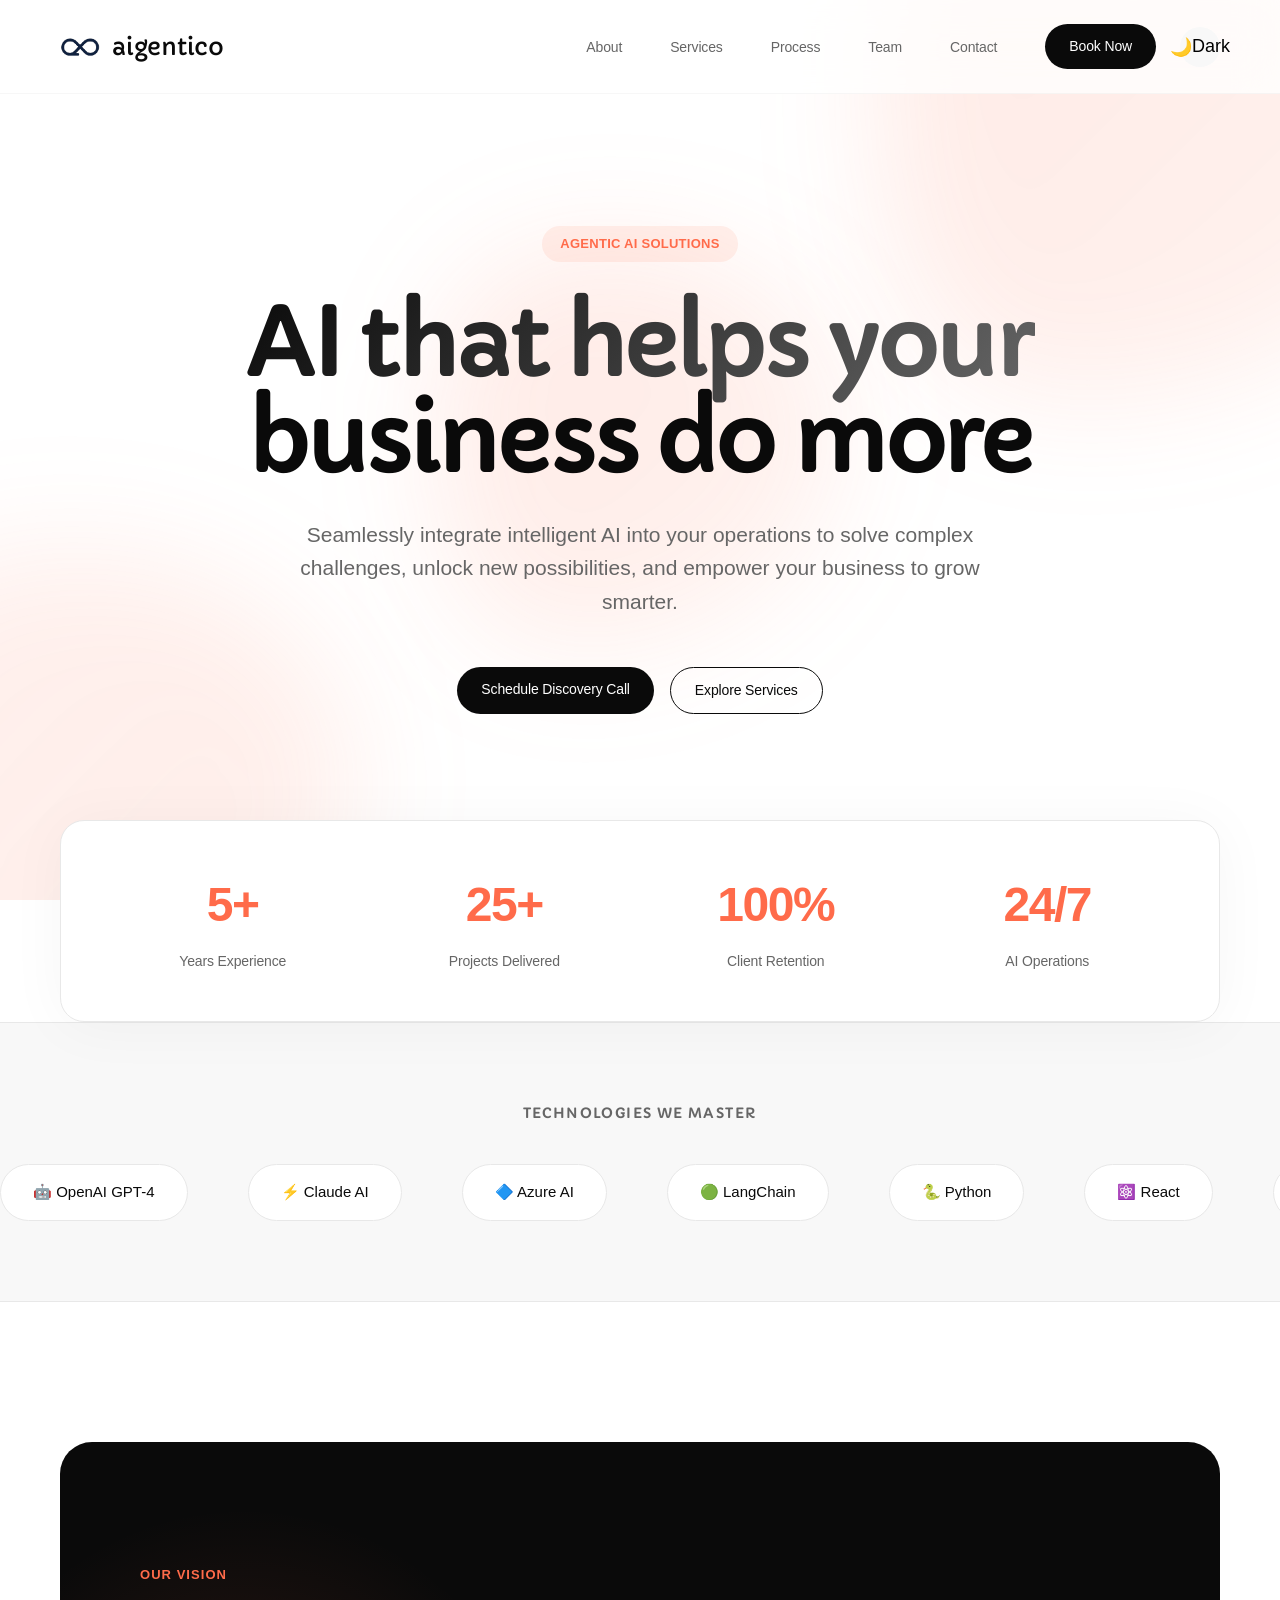
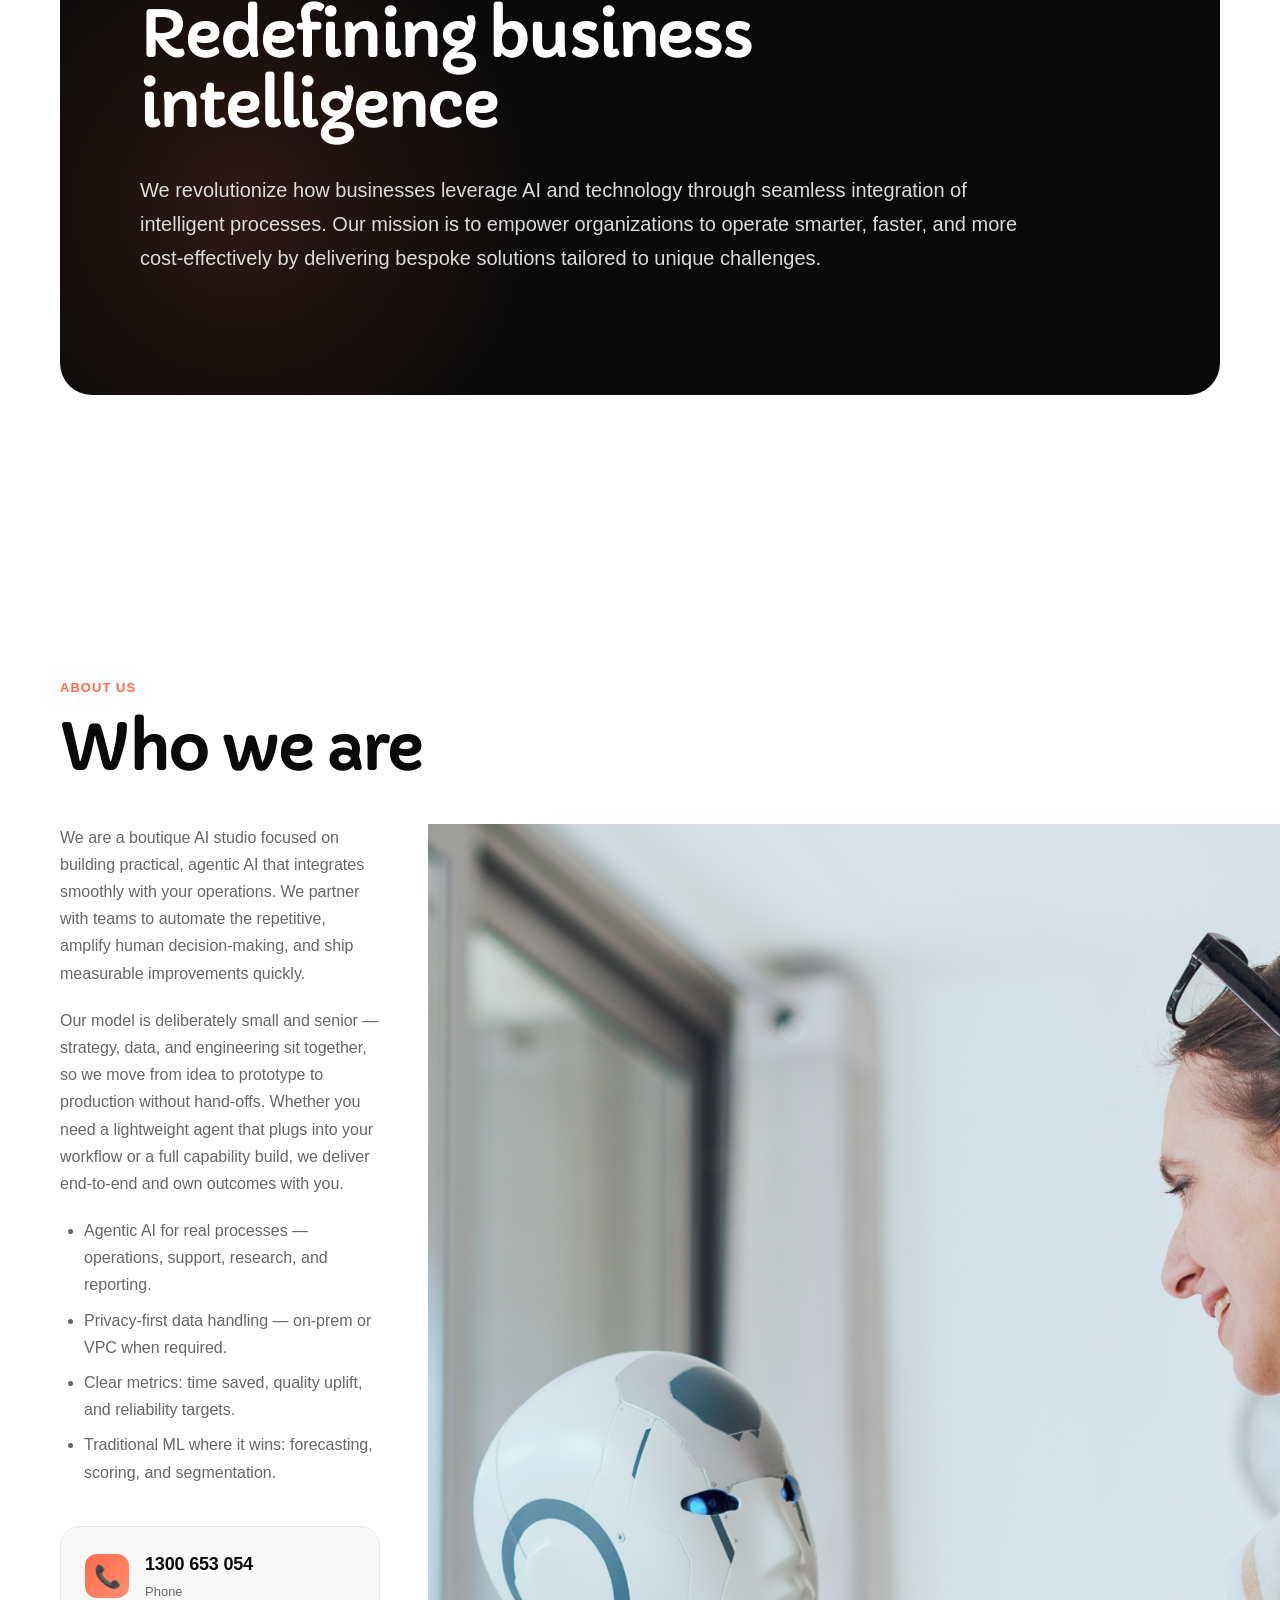
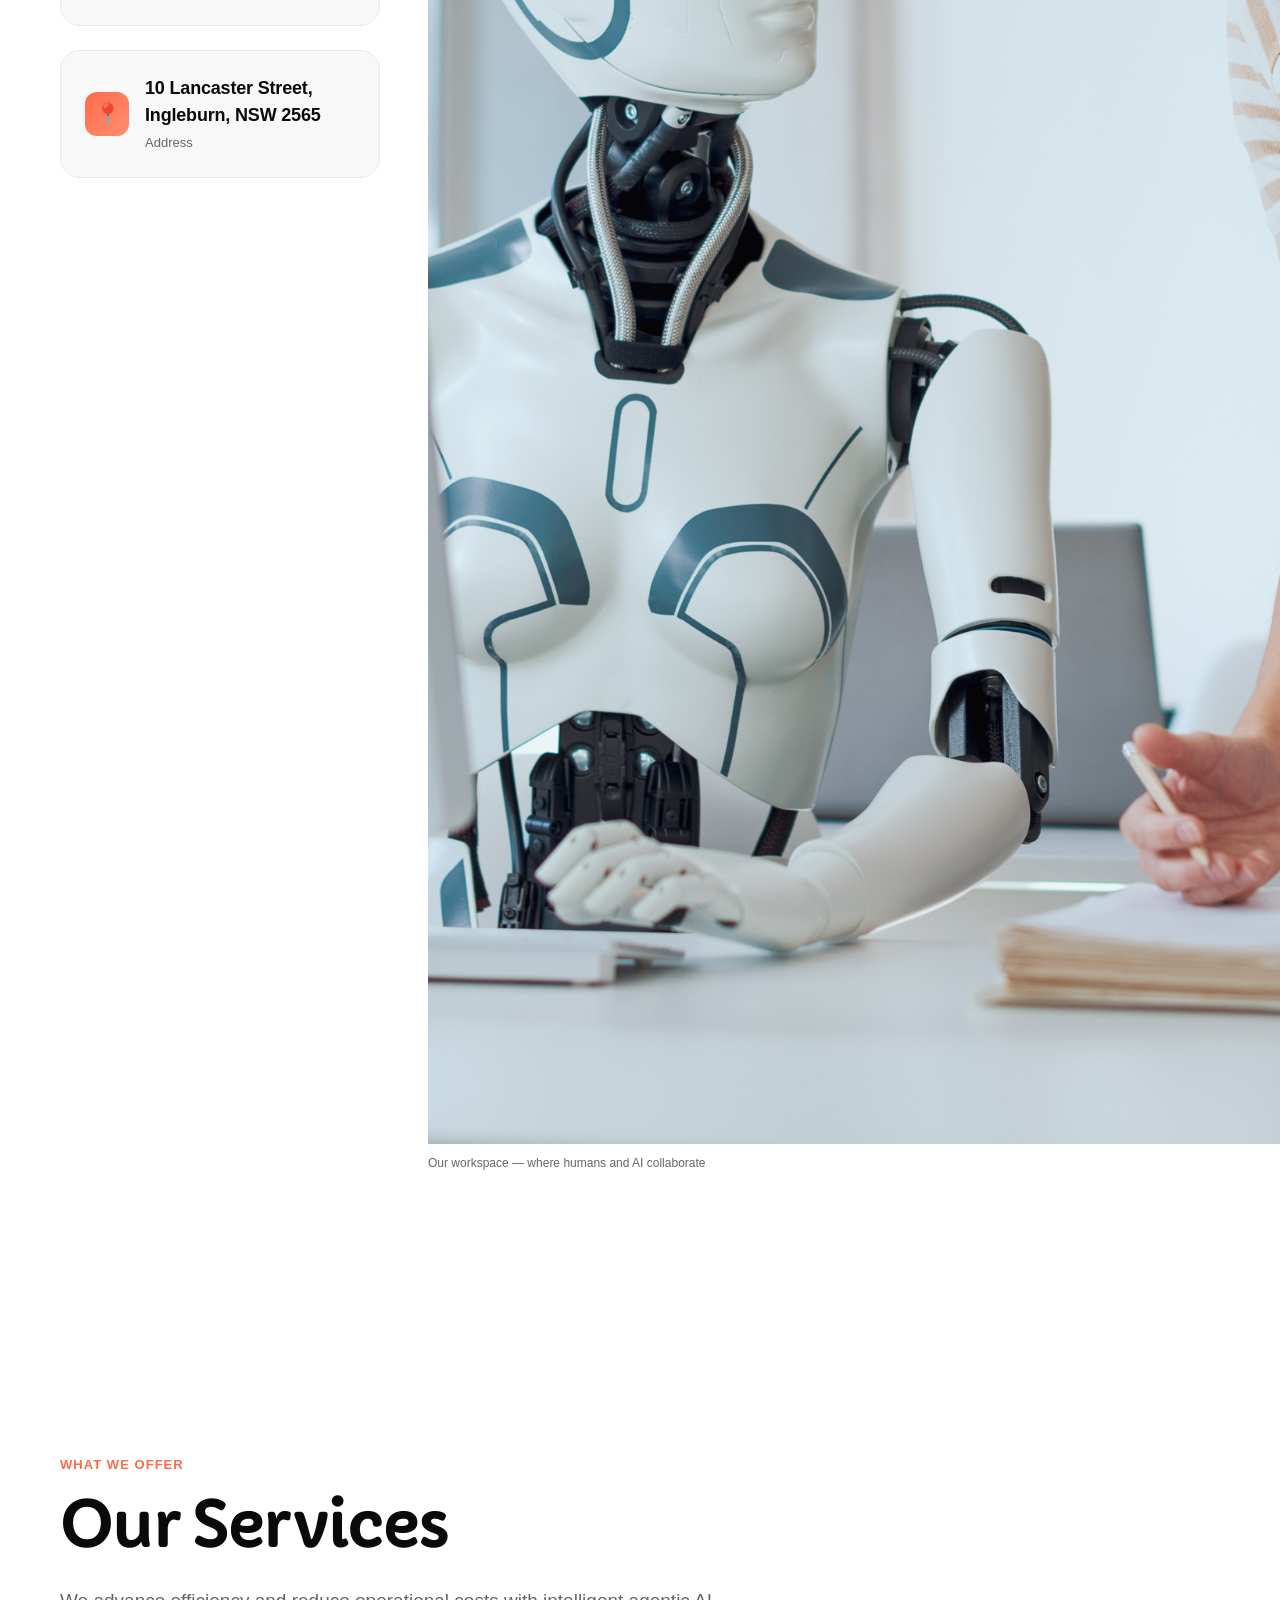
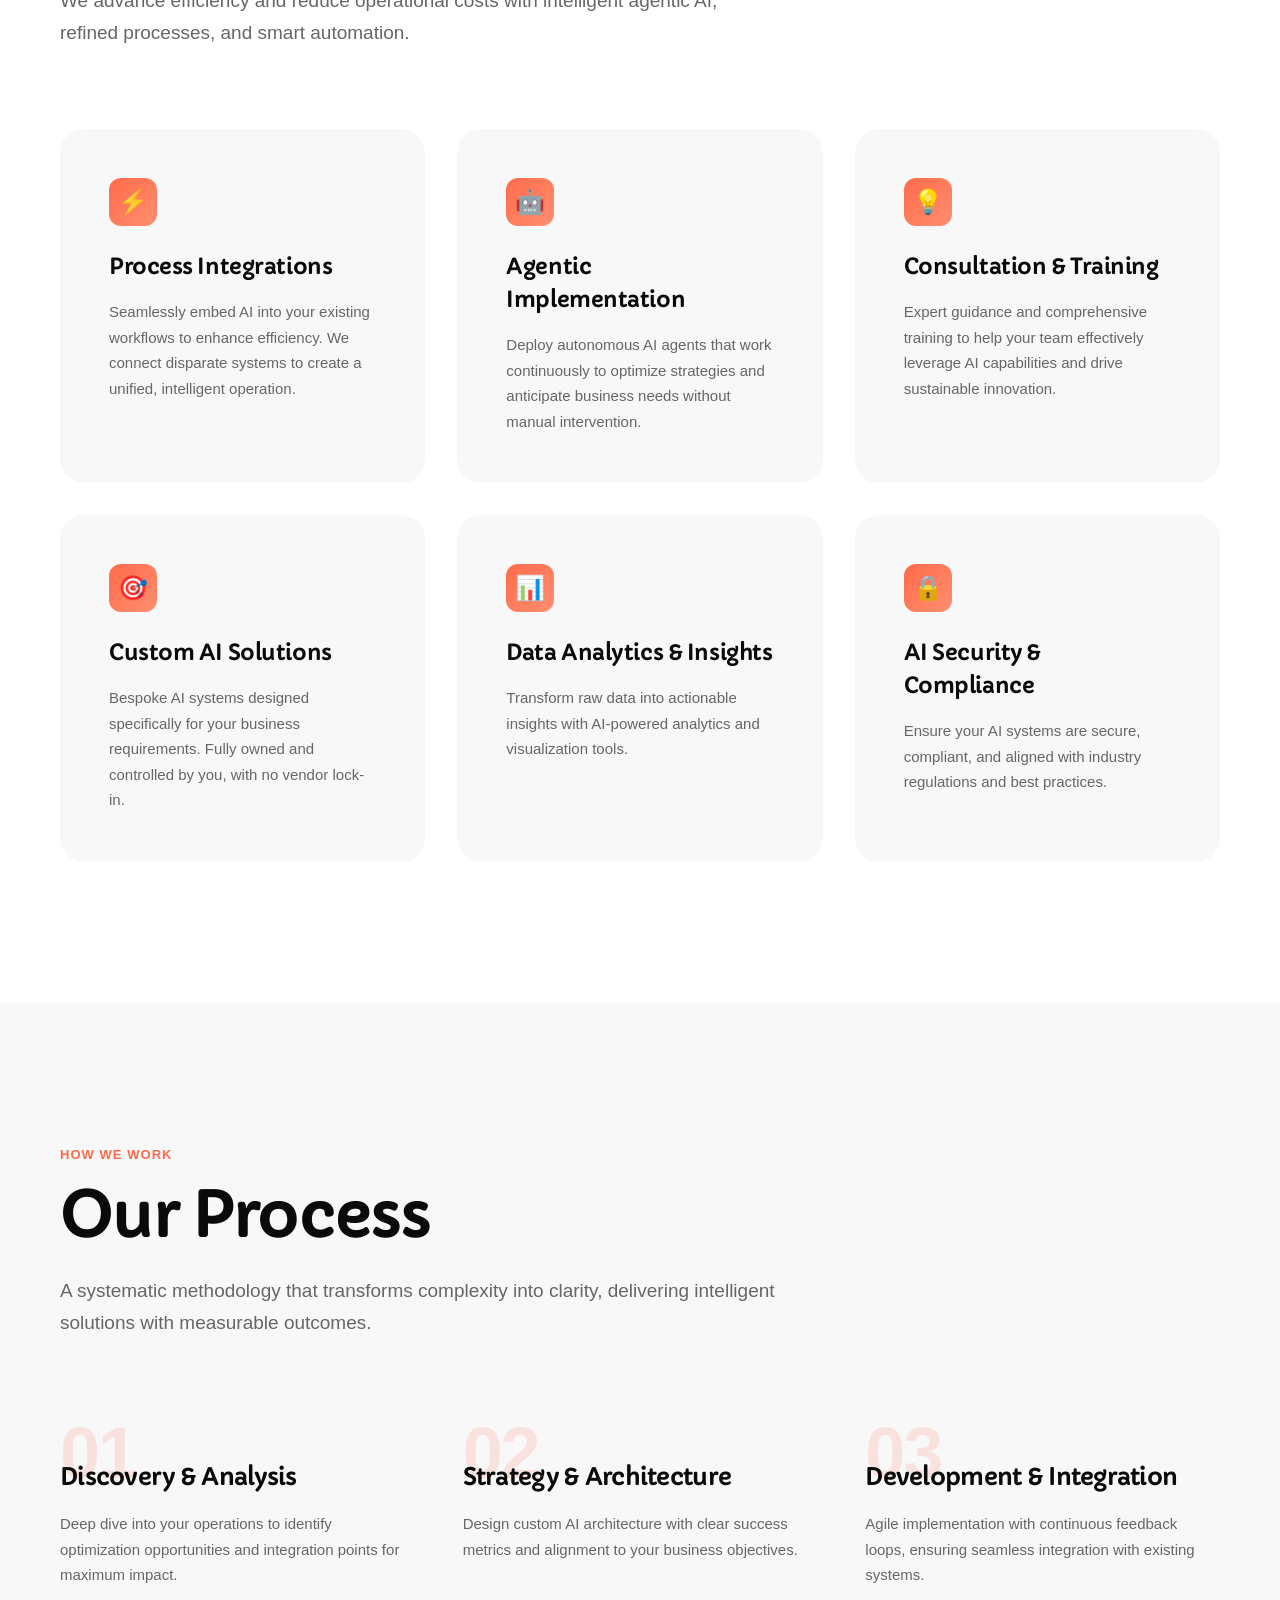
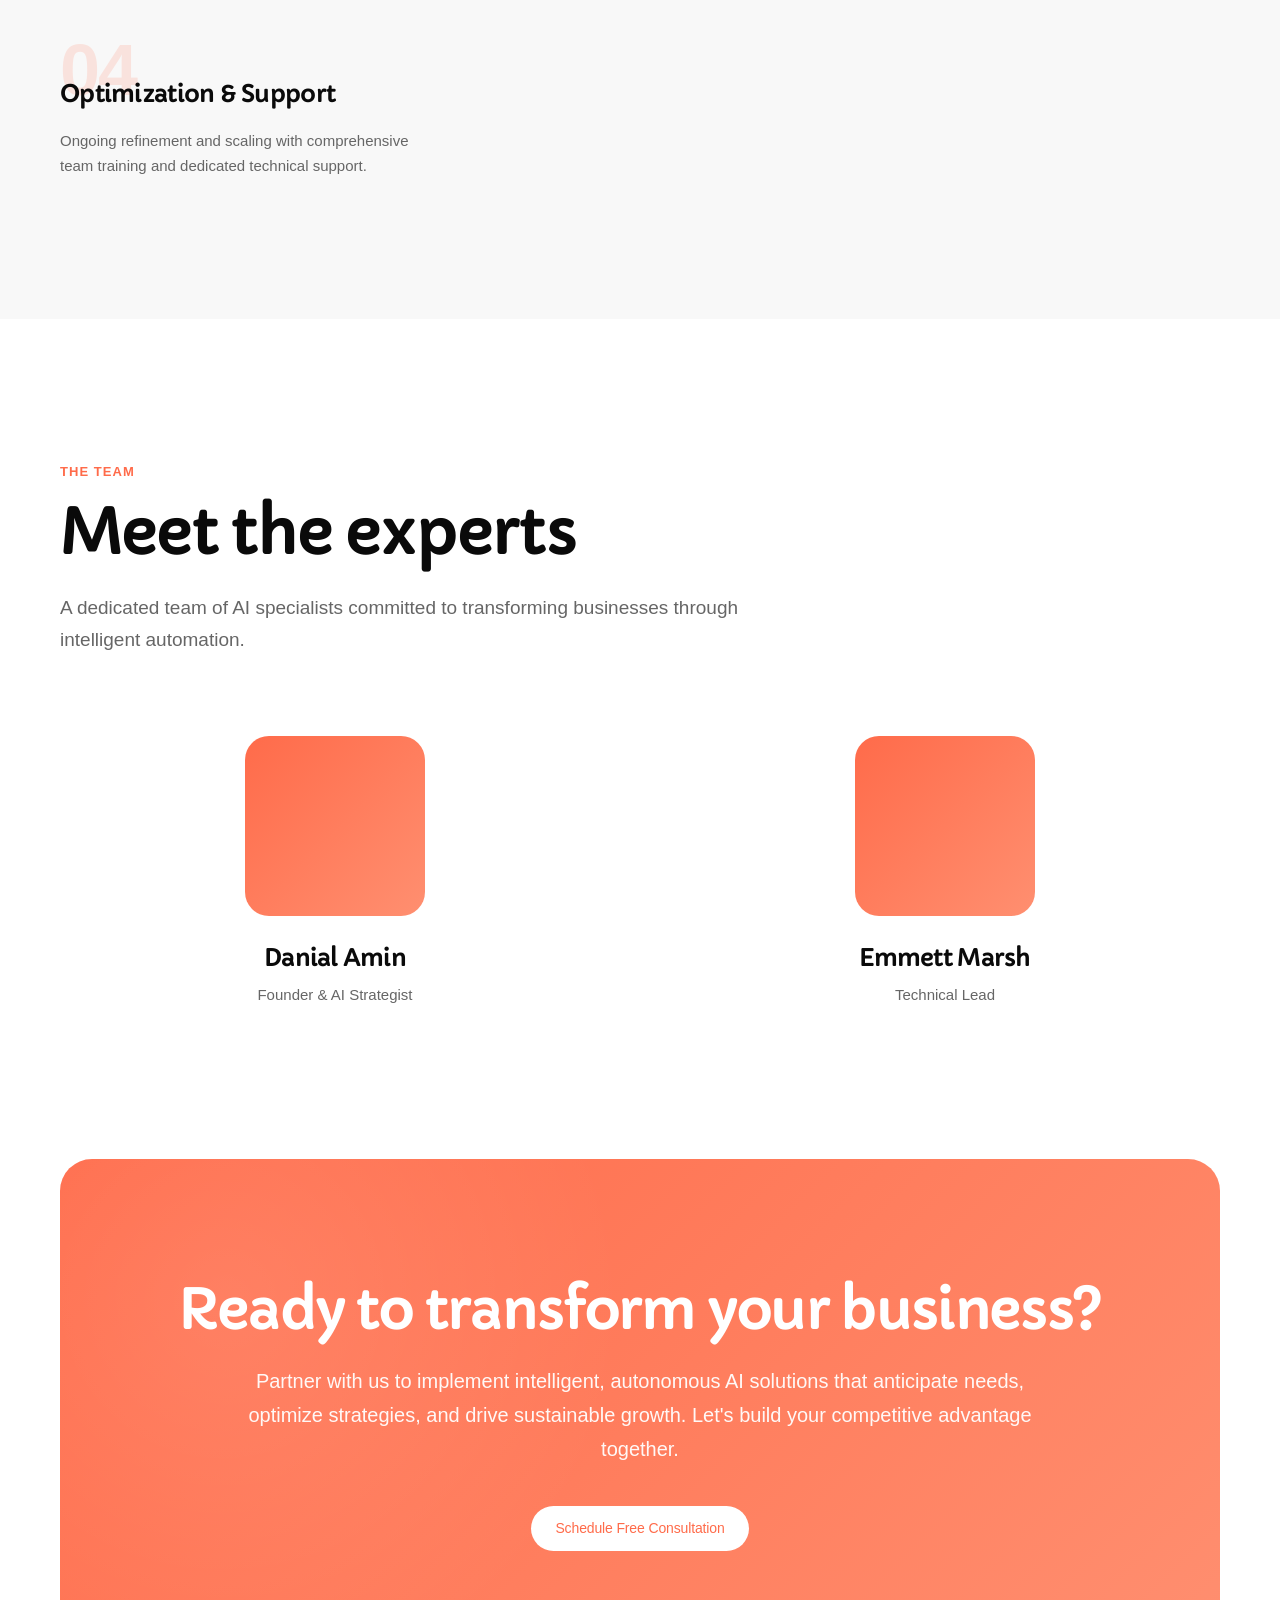
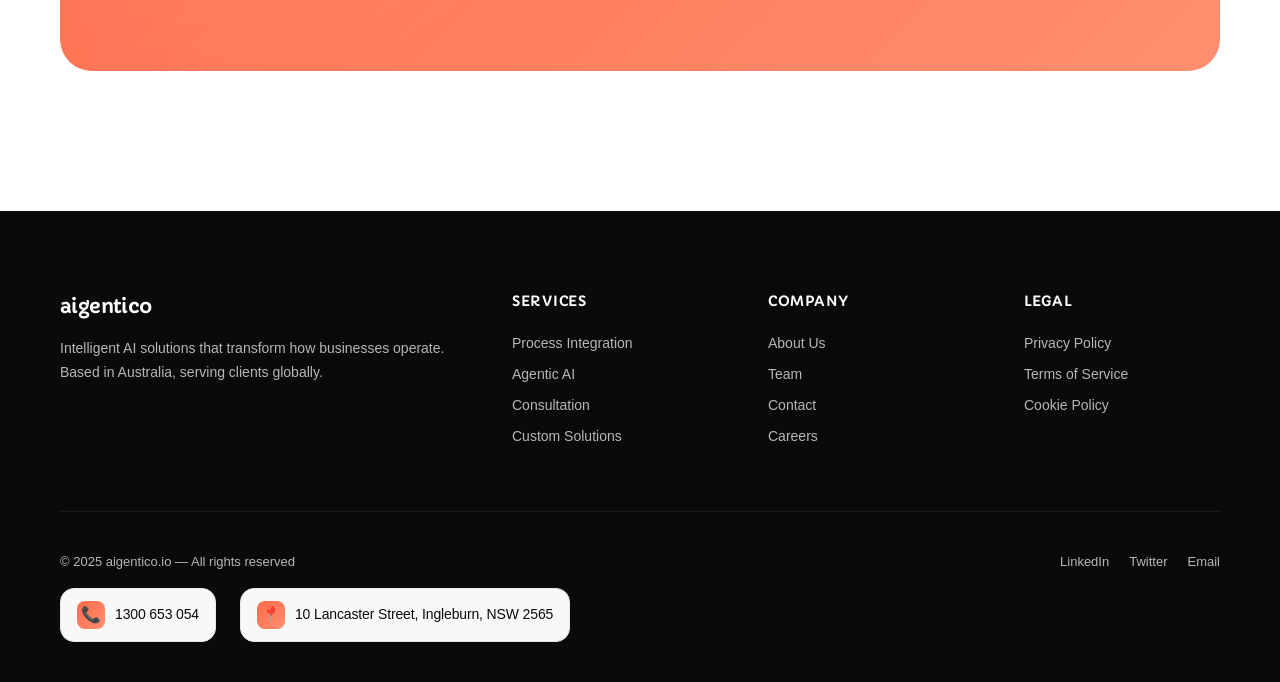
==== index.html @ 78b62704 "Update about-office media asset paths Simplified the file paths for about-office images and video in" ====
<!DOCTYPE html>
<html lang="en">
<head>
    <meta charset="UTF-8">
    <meta name="viewport" content="width=device-width, initial-scale=1.0">
    <title>aigentico — Intelligent AI Solutions</title>
    <link rel="icon" type="image/x-icon" href="assets/images/logo/favicon.ico">
    <link rel="preconnect" href="https://fonts.googleapis.com">
    <link rel="preconnect" href="https://fonts.gstatic.com" crossorigin>
    <link href="https://fonts.googleapis.com/css2?family=Capriola&family=Inter:wght@300;400;500;600;700&display=swap" rel="stylesheet">
    <link rel="preload" as="video" href="assets/images/about-office.mp4" type="video/mp4">
    <link rel="preload" as="image" href="assets/images/about-office.jpg" type="image/jpeg">
    <link rel="stylesheet" href="assets/css/style.css">
</head>
<body>
    <!-- Navigation -->
    <nav>
        <div class="container">
            <a href="#" class="logo">
                <img src="assets/images/logo/logo-light.png" alt="aigentico" class="logo-icon logo-light">
                <img src="assets/images/logo/logo-dark.png" alt="aigentico" class="logo-icon logo-dark">
                <span class="logo-text">aigentico</span>
            </a>
            <button class="mobile-menu-toggle" id="mobileMenuToggle" aria-label="Toggle menu">
                <span></span>
                <span></span>
                <span></span>
            </button>
            <div class="nav-right">
                <ul id="navMenu">
                    <!-- NEW -->
                    <li><a href="#about">About</a></li>
                    <li><a href="#services">Services</a></li>
                    <li><a href="#process">Process</a></li>
                    <li><a href="#team">Team</a></li>
                    <li><a href="#contact">Contact</a></li>
                    <li><a href="#contact" class="btn-primary">Book Now</a></li>
                </ul>
                <button class="theme-toggle" id="themeToggle" aria-label="Toggle theme">🌙</button>
            </div>
        </div>
    </nav>

    <!-- Hero Section -->
    <section class="hero">
        <div class="blob-container">
            <div class="blob blob1"></div>
            <div class="blob blob2"></div>
            <div class="blob blob3"></div>
        </div>
        <div class="hero-content">
            <div class="hero-label">Agentic AI Solutions</div>
            <h1>
                <span class="gradient-text">AI that helps your</span><br>
                business do more
            </h1>
            <p>Seamlessly integrate intelligent AI into your operations to solve complex challenges, unlock new possibilities, and empower your business to grow smarter.</p>
            <div class="hero-buttons">
                <a href="#contact" class="btn-primary">Schedule Discovery Call</a>
                <a href="#services" class="btn-secondary">Explore Services</a>
            </div>
        </div>
    </section>

    <!-- Stats Bar -->
    <div class="stats">
        <div class="stat">
            <span class="stat-number">5+</span>
            <span class="stat-label">Years Experience</span>
        </div>
        <div class="stat">
            <span class="stat-number">25+</span>
            <span class="stat-label">Projects Delivered</span>
        </div>
        <div class="stat">
            <span class="stat-number">100%</span>
            <span class="stat-label">Client Retention</span>
        </div>
        <div class="stat">
            <span class="stat-number">24/7</span>
            <span class="stat-label">AI Operations</span>
        </div>
    </div>

    <!-- Technology Scroll -->
    <div class="tech-scroll">
        <h3>Technologies We Master</h3>
        <div class="scroll-container">
            <div class="scroll-content">
                <div class="tech-item">🤖 OpenAI GPT-4</div>
                <div class="tech-item">⚡ Claude AI</div>
                <div class="tech-item">🔷 Azure AI</div>
                <div class="tech-item">🟢 LangChain</div>
                <div class="tech-item">🐍 Python</div>
                <div class="tech-item">⚛️ React</div>
                <div class="tech-item">📊 TensorFlow</div>
                <div class="tech-item">🔥 PyTorch</div>
                <div class="tech-item">☁️ AWS</div>
                <div class="tech-item">🌐 Node.js</div>
                <div class="tech-item">🤖 OpenAI GPT-4</div>
                <div class="tech-item">⚡ Claude AI</div>
                <div class="tech-item">🔷 Azure AI</div>
                <div class="tech-item">🟢 LangChain</div>
                <div class="tech-item">🐍 Python</div>
                <div class="tech-item">⚛️ React</div>
                <div class="tech-item">📊 TensorFlow</div>
                <div class="tech-item">🔥 PyTorch</div>
                <div class="tech-item">☁️ AWS</div>
                <div class="tech-item">🌐 Node.js</div>
            </div>
        </div>
    </div>

    <!-- Vision Section -->
    <div class="vision">
        <div class="vision-content">
            <span class="section-label">Our Vision</span>
            <h2>Redefining business intelligence</h2>
            <p>We revolutionize how businesses leverage AI and technology through seamless integration of intelligent processes. Our mission is to empower organizations to operate smarter, faster, and more cost-effectively by delivering bespoke solutions tailored to unique challenges.</p>
        </div>
    </div>

    <!--About Us Section-->
    <section id="about" class="about">
        <span class="section-label">About Us</span>
        <h2>Who we are</h2>
      
        <div class="about-grid">
          <!-- COPY -->
          <div class="about-copy">
            <p class="section-intro">
              We are a boutique AI studio focused on building practical, agentic AI that integrates
              smoothly with your operations. We partner with teams to automate the repetitive,
              amplify human decision-making, and ship measurable improvements quickly.
            </p>
      
            <p>
              Our model is deliberately small and senior — strategy, data, and engineering sit together,
              so we move from idea to prototype to production without hand-offs. Whether you need a
              lightweight agent that plugs into your workflow or a full capability build, we deliver
              end-to-end and own outcomes with you.
            </p>
      
            <ul class="about-points">
              <li>Agentic AI for real processes — operations, support, research, and reporting.</li>
              <li>Privacy-first data handling — on-prem or VPC when required.</li>
              <li>Clear metrics: time saved, quality uplift, and reliability targets.</li>
              <li>Traditional ML where it wins: forecasting, scoring, and segmentation.</li>
            </ul>
      
            <div class="info-list">
              <div class="info-item">
                <div class="info-icon" aria-hidden="true">📞</div>
                <div class="info-text">
                  <strong><a href="tel:1300653054">1300 653 054</a></strong>
                  <span>Phone</span>
                </div>
              </div>
              <div class="info-item">
                <div class="info-icon" aria-hidden="true">📍</div>
                <div class="info-text">
                  <strong>10 Lancaster Street, Ingleburn, NSW 2565</strong>
                  <span>Address</span>
                </div>
              </div>
            </div>
          </div>
      
         <!-- OPTIONAL MEDIA (video with fallback) -->
        <div class="about-media">
        <video
            class="about-video"
            autoplay
            muted
            loop
            playsinline
            preload="metadata"
            poster="assets/images/about-office.jpg"
            aria-label="A modern AI startup office with warm light and a small team collaborating around laptops">
            <source src="assets/images/about-office.mp4" type="video/mp4">
            <!-- Image fallback if video can't play -->
            <img src="assets/images/about-office.jpg" alt="Our workspace — aigentico team" loading="lazy" decoding="async">
        </video>
        <span class="about-caption">Our workspace — where humans and AI collaborate</span>
        <noscript>
            <img src="assets/images/about-office.jpg" alt="Our workspace — aigentico team">
        </noscript>
        </div>

        </div>
    </section>
           

    <!-- Services Section -->
    <section id="services">
        <span class="section-label">What We Offer</span>
        <h2>Our Services</h2>
        <p class="section-intro">We advance efficiency and reduce operational costs with intelligent agentic AI, refined processes, and smart automation.</p>
        
        <div class="services-grid">
            <div class="service-card">
                <div class="service-icon">⚡</div>
                <h3>Process Integrations</h3>
                <p>Seamlessly embed AI into your existing workflows to enhance efficiency. We connect disparate systems to create a unified, intelligent operation.</p>
            </div>
            <div class="service-card">
                <div class="service-icon">🤖</div>
                <h3>Agentic Implementation</h3>
                <p>Deploy autonomous AI agents that work continuously to optimize strategies and anticipate business needs without manual intervention.</p>
            </div>
            <div class="service-card">
                <div class="service-icon">💡</div>
                <h3>Consultation & Training</h3>
                <p>Expert guidance and comprehensive training to help your team effectively leverage AI capabilities and drive sustainable innovation.</p>
            </div>
            <div class="service-card">
                <div class="service-icon">🎯</div>
                <h3>Custom AI Solutions</h3>
                <p>Bespoke AI systems designed specifically for your business requirements. Fully owned and controlled by you, with no vendor lock-in.</p>
            </div>
            <div class="service-card">
                <div class="service-icon">📊</div>
                <h3>Data Analytics & Insights</h3>
                <p>Transform raw data into actionable insights with AI-powered analytics and visualization tools.</p>
            </div>
            <div class="service-card">
                <div class="service-icon">🔒</div>
                <h3>AI Security & Compliance</h3>
                <p>Ensure your AI systems are secure, compliant, and aligned with industry regulations and best practices.</p>
            </div>
        </div>
    </section>

    <!-- Process Section -->
    <section id="process" class="process">
        <span class="section-label">How We Work</span>
        <h2>Our Process</h2>
        <p class="section-intro">A systematic methodology that transforms complexity into clarity, delivering intelligent solutions with measurable outcomes.</p>
        
        <div class="process-grid">
            <div class="process-step">
                <span class="step-number">01</span>
                <h3>Discovery & Analysis</h3>
                <p>Deep dive into your operations to identify optimization opportunities and integration points for maximum impact.</p>
            </div>
            <div class="process-step">
                <span class="step-number">02</span>
                <h3>Strategy & Architecture</h3>
                <p>Design custom AI architecture with clear success metrics and alignment to your business objectives.</p>
            </div>
            <div class="process-step">
                <span class="step-number">03</span>
                <h3>Development & Integration</h3>
                <p>Agile implementation with continuous feedback loops, ensuring seamless integration with existing systems.</p>
            </div>
            <div class="process-step">
                <span class="step-number">04</span>
                <h3>Optimization & Support</h3>
                <p>Ongoing refinement and scaling with comprehensive team training and dedicated technical support.</p>
            </div>
        </div>
    </section>

    <!-- Team Section -->
    <section id="team" class="team">
        <span class="section-label">The Team</span>
        <h2>Meet the experts</h2>
        <p class="section-intro">A dedicated team of AI specialists committed to transforming businesses through intelligent automation.</p>
        
        <div class="team-grid">
            <div class="team-member">
                <div class="team-photo"></div>
                <h3>Danial Amin</h3>
                <p class="team-role">Founder & AI Strategist</p>
            </div>
            <div class="team-member">
                <div class="team-photo"></div>
                <h3>Emmett Marsh</h3>
                <p class="team-role">Technical Lead</p>
            </div>
        </div>
    </section>

    <!-- CTA Section -->
    <section id="contact" class="cta">
        <div class="cta-content">
            <h2>Ready to transform your business?</h2>
            <p>Partner with us to implement intelligent, autonomous AI solutions that anticipate needs, optimize strategies, and drive sustainable growth. Let's build your competitive advantage together.</p>
            <a href="mailto:contact@aigentico.io" class="btn-primary btn-white">Schedule Free Consultation</a>
        </div>
    </section>

    <!-- Footer -->
    <footer>
        <div class="footer-content">
            <div class="footer-brand">
                <h3>aigentico</h3>
                <p>Intelligent AI solutions that transform how businesses operate. Based in Australia, serving clients globally.</p>
            </div>
            <div class="footer-links">
                <h4>Services</h4>
                <ul>
                    <li><a href="#services">Process Integration</a></li>
                    <li><a href="#services">Agentic AI</a></li>
                    <li><a href="#services">Consultation</a></li>
                    <li><a href="#services">Custom Solutions</a></li>
                </ul>
            </div>
            <div class="footer-links">
                <h4>Company</h4>
                <ul>
                    <li><a href="#team">About Us</a></li>
                    <li><a href="#team">Team</a></li>
                    <li><a href="#contact">Contact</a></li>
                    <li><a href="#">Careers</a></li>
                </ul>
            </div>
            <div class="footer-links">
                <h4>Legal</h4>
                <ul>
                    <li><a href="#">Privacy Policy</a></li>
                    <li><a href="#">Terms of Service</a></li>
                    <li><a href="#">Cookie Policy</a></li>
                </ul>
            </div>
        </div>
        <div class="footer-bottom">
            <p>© 2025 aigentico.io — All rights reserved</p>
            <div class="footer-social">
                <a href="#">LinkedIn</a>
                <a href="#">Twitter</a>
                <a href="mailto:contact@aigentico.io">Email</a>
            </div>
        </div>
        <!-- Footer contact (NEW) -->
        <div class="footer-contact">
            <div class="fc-item">
            <span class="fc-icon" aria-hidden="true">📞</span>
            <a href="tel:1300653054">1300 653 054</a>
            </div>
        
            <div class="fc-item">
            <span class="fc-icon" aria-hidden="true">📍</span>
            <address>10 Lancaster Street, Ingleburn, NSW 2565</address>
            </div>
        </div>
  
    </footer>

    <script src="assets/js/main.js"></script>
</body>
</html>
---- assets/css/style.css ----
/* ==========================================================================
   Reset & Base Styles
   ========================================================================== */

   * {
    margin: 0;
    padding: 0;
    box-sizing: border-box;
  }
  
  :root {
    --primary: #FF6B4A;
    --primary-dark: #E55A3A;
    --dark: #0A0A0A;
    --dark-soft: #1A1A1A;
    --light: #FFFFFF;
    --gray-100: #F8F8F8;
    --gray-200: #E8E8E8;
    --gray-400: #999999;
    --gray-600: #666666;
  }
  
  [data-theme="dark"] {
    --dark: #FFFFFF;
    --dark-soft: #E8E8E8;
    --light: #0A0A0A;
    --gray-100: #1A1A1A;
    --gray-200: #2A2A2A;
    --gray-400: #888888;
    --gray-600: #AAAAAA;
  }
  
  body {
    font-family: -apple-system, BlinkMacSystemFont, 'Segoe UI', 'Roboto', sans-serif;
    color: var(--dark);
    line-height: 1.5;
    overflow-x: hidden;
    background: var(--light);
    -webkit-font-smoothing: antialiased;
    -moz-osx-font-smoothing: grayscale;
    transition: background 0.3s ease, color 0.3s ease;
  }
  
  h1, h2, h3, h4, h5, h6 {
    font-family: 'Capriola', sans-serif;
    font-weight: 600;
    letter-spacing: -0.03em;
  }
  
  /* ==========================================================================
     Navigation
     ========================================================================== */
  
  nav {
    position: fixed;
    top: 0;
    width: 100%;
    background: rgba(255, 255, 255, 0.8);
    backdrop-filter: blur(20px) saturate(180%);
    -webkit-backdrop-filter: blur(20px) saturate(180%);
    z-index: 1000;
    border-bottom: 1px solid rgba(0,0,0,0.03);
    transition: background 0.3s ease;
  }
  
  [data-theme="dark"] nav {
    background: rgba(10, 10, 10, 0.8);
    border-bottom: 1px solid rgba(255,255,255,0.03);
  }
  
  nav .container {
    max-width: 1400px;
    margin: 0 auto;
    padding: 24px 60px;
    display: flex;
    justify-content: space-between;
    align-items: center;
  }
  
  .logo {
    display: flex;
    align-items: center;
    gap: 12px;
    text-decoration: none;
    height: 100%;
  }
  
  .logo-icon {
    height: 100%;
    max-height: 40px;
    width: auto;
    transition: opacity 0.3s ease;
    object-fit: contain;
  }
  
  .logo-light { display: block; }
  .logo-dark { display: none; }
  
  [data-theme="dark"] .logo-light { display: none; }
  [data-theme="dark"] .logo-dark { display: block; }
  
  .logo-text {
    font-family: 'Capriola', sans-serif;
    font-size: 24px;
    color: var(--dark);
    font-weight: 400;
    letter-spacing: -0.01em;
    line-height: 1;
  }
  
  nav ul {
    display: flex;
    list-style: none;
    gap: 48px;
    align-items: center;
  }
  
  nav a {
    text-decoration: none;
    color: var(--gray-600);
    font-size: 14px;
    font-weight: 500;
    letter-spacing: -0.01em;
    transition: color 0.2s ease;
  }
  
  nav a:hover { color: var(--dark); }
  
  .theme-toggle {
    background: var(--gray-100);
    border: none;
    width: 40px;
    height: 40px;
    border-radius: 50%;
    cursor: pointer;
    display: flex;
    align-items: center;
    justify-content: center;
    transition: all 0.3s ease;
    font-size: 18px;
  }
  
  .theme-toggle:hover {
    background: var(--gray-200);
    transform: rotate(180deg);
  }
  
  .nav-right {
    display: flex;
    align-items: center;
    gap: 24px;
  }
  
  .mobile-menu-toggle {
    display: none;
    flex-direction: column;
    gap: 5px;
    background: none;
    border: none;
    cursor: pointer;
    padding: 8px;
    z-index: 1001;
  }
  
  .mobile-menu-toggle span {
    width: 25px;
    height: 2px;
    background: var(--dark);
    transition: all 0.3s ease;
    border-radius: 2px;
  }
  
  .mobile-menu-toggle.active span:nth-child(1) {
    transform: rotate(45deg) translate(7px, 7px);
  }
  .mobile-menu-toggle.active span:nth-child(2) { opacity: 0; }
  .mobile-menu-toggle.active span:nth-child(3) {
    transform: rotate(-45deg) translate(7px, -7px);
  }
  
  /* ==========================================================================
     Buttons
     ========================================================================== */
  
  .btn-primary {
    background: var(--dark);
    color: var(--light);
    padding: 12px 24px;
    border-radius: 100px;
    text-decoration: none;
    font-weight: 500;
    font-size: 14px;
    letter-spacing: -0.01em;
    transition: all 0.3s cubic-bezier(0.4, 0, 0.2, 1);
    display: inline-block;
    border: none;
    cursor: pointer;
  }
  
  .btn-primary:hover {
    background: var(--dark-soft);
    transform: translateY(-1px);
    box-shadow: 0 8px 24px rgba(10, 10, 10, 0.15);
    color: var(--light);
  }
  
  [data-theme="dark"] .btn-primary:hover {
    box-shadow: 0 8px 24px rgba(255,255,255,0.15);
  }
  
  .btn-secondary {
    background: transparent;
    color: var(--dark);
    padding: 12px 24px;
    border: 1.5px solid var(--dark);
    border-radius: 100px;
    text-decoration: none;
    font-weight: 500;
    font-size: 14px;
    letter-spacing: -0.01em;
    transition: all 0.3s cubic-bezier(0.4, 0, 0.2, 1);
    display: inline-block;
    cursor: pointer;
  }
  
  .btn-secondary:hover {
    background: var(--dark);
    color: var(--light);
    transform: translateY(-1px);
  }
  
  .btn-white {
    background: white;
    color: var(--primary);
    border: none;
  }
  
  .btn-white:hover {
    background: rgba(255,255,255,0.9);
    color: var(--primary);
    box-shadow: 0 8px 24px rgba(0,0,0,0.12);
  }
  
  /* ==========================================================================
     Hero Section with Animated Blobs
     ========================================================================== */
  
  .hero {
    min-height: 100vh;
    display: flex;
    align-items: center;
    justify-content: center;
    text-align: center;
    padding: 160px 60px 120px;
    position: relative;
    overflow: hidden;
    background: var(--light);
  }
  
  .blob-container {
    position: absolute;
    top: 0;
    left: 0;
    width: 100%;
    height: 100%;
    overflow: hidden;
    z-index: 0;
  }
  
  .blob {
    position: absolute;
    border-radius: 40% 60% 70% 30% / 40% 50% 60% 50%;
    background: linear-gradient(135deg, rgba(255, 107, 74, 0.15) 0%, rgba(255, 143, 112, 0.1) 100%);
    filter: blur(60px);
    animation: blobFloat 20s ease-in-out infinite;
  }
  
  .blob1 { width: 600px; height: 600px; top: -200px; right: -200px; animation-delay: 0s; }
  .blob2 {
    width: 500px; height: 500px; bottom: -150px; left: -150px; animation-delay: -7s;
    background: linear-gradient(135deg, rgba(255, 107, 74, 0.1) 0%, rgba(255, 143, 112, 0.15) 100%);
  }
  .blob3 { width: 400px; height: 400px; top: 50%; left: 50%; transform: translate(-50%, -50%); animation-delay: -14s; }
  
  @keyframes blobFloat {
    0%, 100% {
      transform: translate(0, 0) scale(1) rotate(0deg);
      border-radius: 40% 60% 70% 30% / 40% 50% 60% 50%;
    }
    25% {
      transform: translate(50px, -50px) scale(1.1) rotate(90deg);
      border-radius: 60% 40% 30% 70% / 60% 30% 70% 40%;
    }
    50% {
      transform: translate(0, 50px) scale(0.9) rotate(180deg);
      border-radius: 30% 60% 70% 40% / 50% 60% 30% 60%;
    }
    75% {
      transform: translate(-50px, 0) scale(1.05) rotate(270deg);
      border-radius: 70% 30% 50% 50% / 30% 60% 40% 60%;
    }
  }
  
  .hero-content {
    max-width: 1100px;
    position: relative;
    z-index: 1;
  }
  
  .hero-label {
    display: inline-block;
    background: rgba(255, 107, 74, 0.1);
    color: var(--primary);
    padding: 8px 18px;
    border-radius: 100px;
    font-size: 13px;
    font-weight: 600;
    letter-spacing: 0.02em;
    text-transform: uppercase;
    margin-bottom: 32px;
    animation: fadeInUp 0.8s ease-out;
  }
  
  h1 {
    font-size: clamp(56px, 8vw, 96px);
    font-weight: 600;
    line-height: 1;
    margin-bottom: 32px;
    letter-spacing: -0.04em;
    animation: fadeInUp 0.8s ease-out 0.2s backwards;
  }
  
  .gradient-text {
    background: linear-gradient(135deg, var(--dark) 0%, var(--gray-600) 100%);
    -webkit-background-clip: text;
    -webkit-text-fill-color: transparent;
    background-clip: text;
  }
  
  .hero p {
    font-size: 21px;
    color: var(--gray-600);
    max-width: 720px;
    margin: 0 auto 48px;
    line-height: 1.6;
    font-weight: 400;
    animation: fadeInUp 0.8s ease-out 0.4s backwards;
  }
  
  .hero-buttons {
    display: flex;
    gap: 16px;
    justify-content: center;
    flex-wrap: wrap;
    animation: fadeInUp 0.8s ease-out 0.6s backwards;
  }
  
  @keyframes fadeInUp {
    from { opacity: 0; transform: translateY(30px); }
    to   { opacity: 1; transform: translateY(0); }
  }
  
  /* ==========================================================================
     Stats Bar
     ========================================================================== */
  
  .stats {
    background: var(--light);
    border-radius: 24px;
    padding: 48px 60px;
    margin: -80px 60px 0;
    position: relative;
    z-index: 10;
    box-shadow: 0 4px 60px rgba(0,0,0,0.04);
    display: grid;
    grid-template-columns: repeat(auto-fit, minmax(200px, 1fr));
    gap: 48px;
    border: 1px solid var(--gray-200);
  }
  
  [data-theme="dark"] .stats {
    box-shadow: 0 4px 60px rgba(255,255,255,0.04);
  }
  
  .stat { text-align: center; }
  
  .stat-number {
    font-size: 48px;
    font-weight: 600;
    color: var(--primary);
    letter-spacing: -0.03em;
    display: block;
    margin-bottom: 8px;
  }
  
  .stat-label {
    font-size: 14px;
    color: var(--gray-600);
    font-weight: 500;
    letter-spacing: -0.01em;
  }
  
  /* ==========================================================================
     Technology Scroll
     ========================================================================== */
  
  .tech-scroll {
    padding: 80px 0;
    background: var(--gray-100);
    overflow: hidden;
    border-top: 1px solid var(--gray-200);
    border-bottom: 1px solid var(--gray-200);
  }
  
  .tech-scroll h3 {
    text-align: center;
    font-size: 14px;
    font-weight: 600;
    color: var(--gray-600);
    text-transform: uppercase;
    letter-spacing: 0.1em;
    margin-bottom: 40px;
  }
  
  .scroll-container {
    display: flex;
    overflow: hidden;
    user-select: none;
    gap: 0;
  }
  
  .scroll-content {
    display: flex;
    animation: scroll 40s linear infinite;
    gap: 60px;
  }
  
  .tech-item {
    display: flex;
    align-items: center;
    gap: 12px;
    padding: 16px 32px;
    background: var(--light);
    border-radius: 100px;
    white-space: nowrap;
    font-weight: 500;
    font-size: 15px;
    color: var(--dark);
    border: 1px solid var(--gray-200);
    transition: all 0.3s ease;
  }
  
  .tech-item:hover {
    transform: translateY(-2px);
    box-shadow: 0 8px 24px rgba(0,0,0,0.08);
  }
  
  @keyframes scroll {
    0% { transform: translateX(0); }
    100% { transform: translateX(-50%); }
  }
  
  /* ==========================================================================
     Vision Section
     ========================================================================== */
  
  .vision {
    background: var(--dark);
    color: var(--light);
    border-radius: 32px;
    padding: 120px 80px;
    margin: 140px 60px;
    position: relative;
    overflow: hidden;
  }
  
  [data-theme="dark"] .vision {
    background: var(--light);
    color: var(--dark);
  }
  
  .vision::before {
    content: '';
    position: absolute;
    bottom: -20%;
    left: -10%;
    width: 600px;
    height: 600px;
    background: radial-gradient(circle, rgba(255,107,74,0.15) 0%, transparent 70%);
    border-radius: 50%;
  }
  
  .vision-content {
    position: relative;
    z-index: 1;
    max-width: 900px;
  }
  
  .vision .section-label { color: var(--primary); }
  .vision h2 { color: inherit; margin-bottom: 32px; }
  
  .vision p {
    font-size: 20px;
    line-height: 1.7;
    opacity: 0.85;
    font-weight: 400;
  }
  
  /* ==========================================================================
     Section Styles
     ========================================================================== */
  
  section {
    padding: 140px 60px;
    max-width: 1400px;
    margin: 0 auto;
  }
  
  .section-label {
    display: inline-block;
    color: var(--primary);
    font-size: 13px;
    font-weight: 600;
    letter-spacing: 0.08em;
    text-transform: uppercase;
    margin-bottom: 16px;
  }
  
  h2 {
    font-size: clamp(42px, 5vw, 64px);
    font-weight: 600;
    margin-bottom: 24px;
    letter-spacing: -0.03em;
    line-height: 1.1;
  }
  
  .section-intro {
    font-size: 19px;
    color: var(--gray-600);
    max-width: 720px;
    line-height: 1.7;
    margin-bottom: 80px;
  }
  
  /* ==========================================================================
     About Section (Updated, Homogeneous)
     ========================================================================== */
  
  .about { background: var(--light); }
  
  .about-grid {
    display: grid;
    grid-template-columns: 1.2fr 0.8fr; /* copy wider than media */
    gap: 48px;
    align-items: start;
    margin-top: 40px;
  }
  
  .about .section-intro { max-width: 100%; } /* allow intro to use full column width */
  
  .about-copy p,
  .about-copy ul,
  .about-copy li {
    color: var(--gray-600);
    font-size: 16px;
    line-height: 1.7;
    margin-bottom: 20px;
    font-weight: 400;
  }
  
  .about-copy ul {
    padding-left: 24px;
    list-style: disc;
  }
  
  .about-copy li { margin-bottom: 8px; }
  
  /* Contact/info tiles inside About */
  .about .info-list {
    display: grid;
    grid-template-columns: repeat(auto-fit, minmax(320px, 1fr));
    gap: 24px;
    margin-top: 40px;
  }
  
  .about .info-item {
    display: flex;
    align-items: center;
    gap: 16px;
    padding: 24px;
    background: var(--gray-100);
    border: 1px solid var(--gray-200);
    border-radius: 20px;
    transition: box-shadow 0.3s ease, transform 0.2s ease;
  }
  
  .about .info-item:hover {
    transform: translateY(-2px);
    box-shadow: 0 12px 30px rgba(0,0,0,0.06);
  }
  
  [data-theme="dark"] .about .info-item:hover {
    box-shadow: 0 12px 30px rgba(255,255,255,0.06);
  }
  
  .about .info-icon {
    width: 44px;
    height: 44px;
    flex: 0 0 44px;
    display: grid;
    place-items: center;
    border-radius: 12px;
    background: linear-gradient(135deg, var(--primary) 0%, #FF8F70 100%);
    font-size: 22px;
    color: #fff;
  }
  
  .about .info-text { display: flex; flex-direction: column; gap: 4px; }
  
  .about .info-text strong {
    font-size: 18px;
    color: var(--dark);
    letter-spacing: -0.01em;
  }
  
  .about .info-text strong a {
    color: inherit;
    text-decoration: none;
  }
  .about .info-text strong a:hover { text-decoration: underline; }
  
  .about .info-text span {
    font-size: 13px;
    color: var(--gray-600);
  }
  
  /* Optional media block */
  .about .about-media { display: grid; gap: 10px; }
  
  .about .about-media img {
    width: 100%;
    height: auto;
    border-radius: 20px;
    border: 1px solid var(--gray-200);
    box-shadow: 0 12px 30px rgba(0,0,0,0.06);
    object-fit: cover;
  }
  
  .about .about-caption {
    font-size: 12px;
    color: var(--gray-600);
  }
  
  [data-theme="dark"] .about-copy p,
  [data-theme="dark"] .about-copy ul,
  [data-theme="dark"] .about-copy li { color: var(--gray-400); }
  
  [data-theme="dark"] .about .about-media img {
    border-color: var(--gray-200);
    box-shadow: 0 12px 30px rgba(255,255,255,0.06);
  }
  
  [data-theme="dark"] .about .about-caption { color: var(--gray-400); }
  
  /* ==========================================================================
     Services Grid
     ========================================================================== */
  
  .services-grid {
    display: grid;
    grid-template-columns: repeat(auto-fit, minmax(320px, 1fr));
    gap: 32px;
    margin-top: 80px;
  }
  
  .service-card {
    padding: 48px;
    background: var(--gray-100);
    border-radius: 24px;
    transition: all 0.4s cubic-bezier(0.4, 0, 0.2, 1);
    border: 1px solid transparent;
    position: relative;
    overflow: hidden;
  }
  
  .service-card::before {
    content: '';
    position: absolute;
    top: 0; left: 0; right: 0;
    height: 4px;
    background: linear-gradient(90deg, var(--primary) 0%, #FF8F70 100%);
    transform: scaleX(0);
    transform-origin: left;
    transition: transform 0.4s cubic-bezier(0.4, 0, 0.2, 1);
  }
  
  .service-card:hover::before { transform: scaleX(1); }
  
  .service-card:hover {
    background: var(--light);
    transform: translateY(-8px);
    box-shadow: 0 20px 60px rgba(0,0,0,0.08);
    border-color: var(--gray-200);
  }
  
  [data-theme="dark"] .service-card:hover {
    box-shadow: 0 20px 60px rgba(255,255,255,0.08);
  }
  
  .service-icon {
    width: 48px;
    height: 48px;
    background: linear-gradient(135deg, var(--primary) 0%, #FF8F70 100%);
    border-radius: 12px;
    display: flex;
    align-items: center;
    justify-content: center;
    margin-bottom: 24px;
    font-size: 24px;
  }
  
  .service-card h3 {
    font-size: 22px;
    font-weight: 600;
    color: var(--dark);
    margin-bottom: 16px;
    letter-spacing: -0.02em;
  }
  
  .service-card p {
    color: var(--gray-600);
    line-height: 1.7;
    font-size: 15px;
  }
  
  /* ==========================================================================
     Process Section
     ========================================================================== */
  
  .process { background: var(--gray-100); }
  
  .process-grid {
    display: grid;
    grid-template-columns: repeat(auto-fit, minmax(280px, 1fr));
    gap: 48px;
    margin-top: 80px;
  }
  
  .process-step { position: relative; }
  
  .step-number {
    font-size: 72px;
    font-weight: 700;
    color: var(--primary);
    opacity: 0.15;
    position: absolute;
    top: -20px;
    left: 0;
    letter-spacing: -0.03em;
  }
  
  .process-step h3 {
    font-size: 24px;
    margin-bottom: 16px;
    position: relative;
    z-index: 1;
    padding-top: 40px;
  }
  
  .process-step p {
    color: var(--gray-600);
    line-height: 1.7;
    font-size: 15px;
  }
  
  /* ==========================================================================
     Team Section
     ========================================================================== */
  
  .team { background: var(--light); }
  
  .team-grid {
    display: grid;
    grid-template-columns: repeat(auto-fit, minmax(300px, 1fr));
    gap: 60px;
    margin-top: 80px;
  }
  
  .team-member { text-align: center; }
  
  .team-photo {
    width: 180px;
    height: 180px;
    border-radius: 24px;
    background: linear-gradient(135deg, var(--primary) 0%, #FF8F70 100%);
    margin: 0 auto 24px;
    overflow: hidden;
    transition: all 0.4s ease;
  }
  
  .team-member:hover .team-photo {
    transform: scale(1.05) rotate(2deg);
    box-shadow: 0 20px 60px rgba(255,107,74,0.3);
  }
  
  .team-member h3 {
    font-size: 24px;
    margin-bottom: 8px;
    font-weight: 600;
  }
  
  .team-role {
    color: var(--gray-600);
    font-size: 15px;
    margin-bottom: 12px;
  }
  
  /* ==========================================================================
     CTA Section
     ========================================================================== */
  
  .cta {
    text-align: center;
    background: linear-gradient(135deg, var(--primary) 0%, #FF8F70 100%);
    color: white;
    border-radius: 32px;
    padding: 120px 80px;
    margin: 0 60px;
    position: relative;
    overflow: hidden;
  }
  
  .cta::before {
    content: '';
    position: absolute;
    top: -50%;
    left: -20%;
    width: 800px;
    height: 800px;
    background: radial-gradient(circle, rgba(255,255,255,0.1) 0%, transparent 70%);
    border-radius: 50%;
  }
  
  .cta-content { position: relative; z-index: 1; }
  
  .cta h2 {
    color: white;
    margin-bottom: 24px;
    font-size: clamp(36px, 5vw, 56px);
  }
  
  .cta p {
    font-size: 20px;
    line-height: 1.7;
    max-width: 800px;
    margin: 0 auto 40px;
    opacity: 0.95;
  }
  
  /* ==========================================================================
     Footer
     ========================================================================== */
  
  footer {
    background: var(--dark);
    color: var(--light);
    padding: 80px 60px 40px;
    margin-top: 140px;
  }
  
  [data-theme="dark"] footer {
    background: var(--light);
    color: var(--dark);
  }
  
  .footer-content {
    max-width: 1400px;
    margin: 0 auto;
    display: grid;
    grid-template-columns: 2fr 1fr 1fr 1fr;
    gap: 60px;
    margin-bottom: 60px;
  }
  
  .footer-brand h3 { font-size: 20px; margin-bottom: 16px; }
  
  .footer-brand p {
    font-size: 14px;
    line-height: 1.7;
    opacity: 0.7;
  }
  
  .footer-links h4 {
    font-size: 14px;
    font-weight: 600;
    margin-bottom: 16px;
    letter-spacing: 0.05em;
    text-transform: uppercase;
  }
  
  .footer-links ul { list-style: none; }
  
  .footer-links a {
    color: inherit;
    text-decoration: none;
    font-size: 14px;
    line-height: 2.2;
    opacity: 0.7;
    transition: opacity 0.2s;
  }
  
  .footer-links a:hover { opacity: 1; }
  
  .footer-bottom {
    max-width: 1400px;
    margin: 0 auto;
    padding-top: 40px;
    border-top: 1px solid;
    border-color: rgba(255,255,255,0.1);
    display: flex;
    justify-content: space-between;
    align-items: center;
    font-size: 13px;
    opacity: 0.7;
  }
  
  [data-theme="dark"] .footer-bottom { border-color: rgba(0,0,0,0.1); }
  
  .footer-social { display: flex; gap: 20px; }
  
  .footer-social a {
    color: inherit;
    text-decoration: none;
    transition: opacity 0.2s;
  }
  
  .footer-social a:hover { opacity: 1; }
  
  /* ===============================
     Footer Contact
     =============================== */
  
  footer .footer-contact {
    max-width: 1400px;
    margin: 16px auto 0;
    display: flex;
    gap: 24px;
    flex-wrap: wrap;
    align-items: center;
  }
  
  footer .fc-item {
    display: flex;
    align-items: center;
    gap: 10px;
    padding: 12px 16px;
    background: var(--gray-100);
    border: 1px solid var(--gray-200);
    border-radius: 14px;
  }
  
  [data-theme="dark"] footer .fc-item {
    background: var(--gray-100);
    border-color: var(--gray-200);
  }
  
  footer .fc-icon {
    width: 28px;
    height: 28px;
    display: grid;
    place-items: center;
    border-radius: 8px;
    background: linear-gradient(135deg, var(--primary), #FF8F70);
    color: #fff;
    font-size: 16px;
  }
  
  footer .fc-item a,
  footer .fc-item address {
    font-style: normal;
    font-size: 14px;
    letter-spacing: -0.01em;
    color: var(--dark);
    text-decoration: none;
  }
  
  footer .fc-item a:hover { text-decoration: underline; }
  
  [data-theme="dark"] footer .fc-item a,
  [data-theme="dark"] footer .fc-item address {
    color: var(--light);
  }
  
  /* ==========================================================================
     Responsive Design
     ========================================================================== */
  
  @media (max-width: 1024px) {
    .footer-content {
      grid-template-columns: 1fr 1fr;
      gap: 40px;
    }
  }
  
  @media (max-width: 900px) {
    .about-grid {
      grid-template-columns: 1fr;
    }
  }
  
  @media (max-width: 768px) {
    nav .container { padding: 20px 24px; }
  
    .mobile-menu-toggle { display: flex; }
    .nav-right { gap: 16px; }
  
    nav ul {
      position: fixed;
      top: 0;
      right: -100%;
      height: 100vh;
      width: 80%;
      max-width: 400px;
      background: var(--light);
      flex-direction: column;
      gap: 0;
      padding: 100px 40px 40px;
      box-shadow: -4px 0 20px rgba(0,0,0,0.1);
      transition: right 0.3s ease;
      align-items: flex-start;
      z-index: 1000;
    }
  
    [data-theme="dark"] nav ul {
      box-shadow: -4px 0 20px rgba(255,255,255,0.1);
    }
  
    nav ul.active { right: 0; }
  
    nav ul li {
      width: 100%;
      padding: 16px 0;
      border-bottom: 1px solid var(--gray-200);
    }
  
    nav ul li:last-child {
      border-bottom: none;
      margin-top: 20px;
    }
  
    nav ul li a {
      width: 100%;
      text-align: left;
      font-size: 18px;
      display: block;
    }
  
    nav ul li .btn-primary {
      text-align: center;
      display: block;
      width: 100%;
    }
  
    section { padding: 80px 24px; }
    .hero { padding: 140px 24px 80px; }
  
    .vision, .cta {
      padding: 60px 32px;
      margin: 0 24px;
    }
  
    .stats {
      margin: -60px 24px 0;
      padding: 32px 24px;
      gap: 32px;
    }
  
    h1 { font-size: 48px; }
    h2 { font-size: 36px; }
  
    .footer-content {
      grid-template-columns: 1fr;
      gap: 32px;
    }
  
    .footer-bottom {
      flex-direction: column;
      gap: 20px;
      text-align: center;
    }
  
    .hero-buttons {
      flex-direction: column;
      align-items: center;
    }
  
    .hero-buttons .btn-primary,
    .hero-buttons .btn-secondary {
      width: 100%;
      max-width: 300px;
    }
  
    .scroll-content { gap: 30px; }
    .tech-item {
      padding: 12px 24px;
      font-size: 14px;
    }
  }
  
  /* ==========================================================================
     Smooth Scroll
     ========================================================================== */
  
  html { scroll-behavior: smooth; }
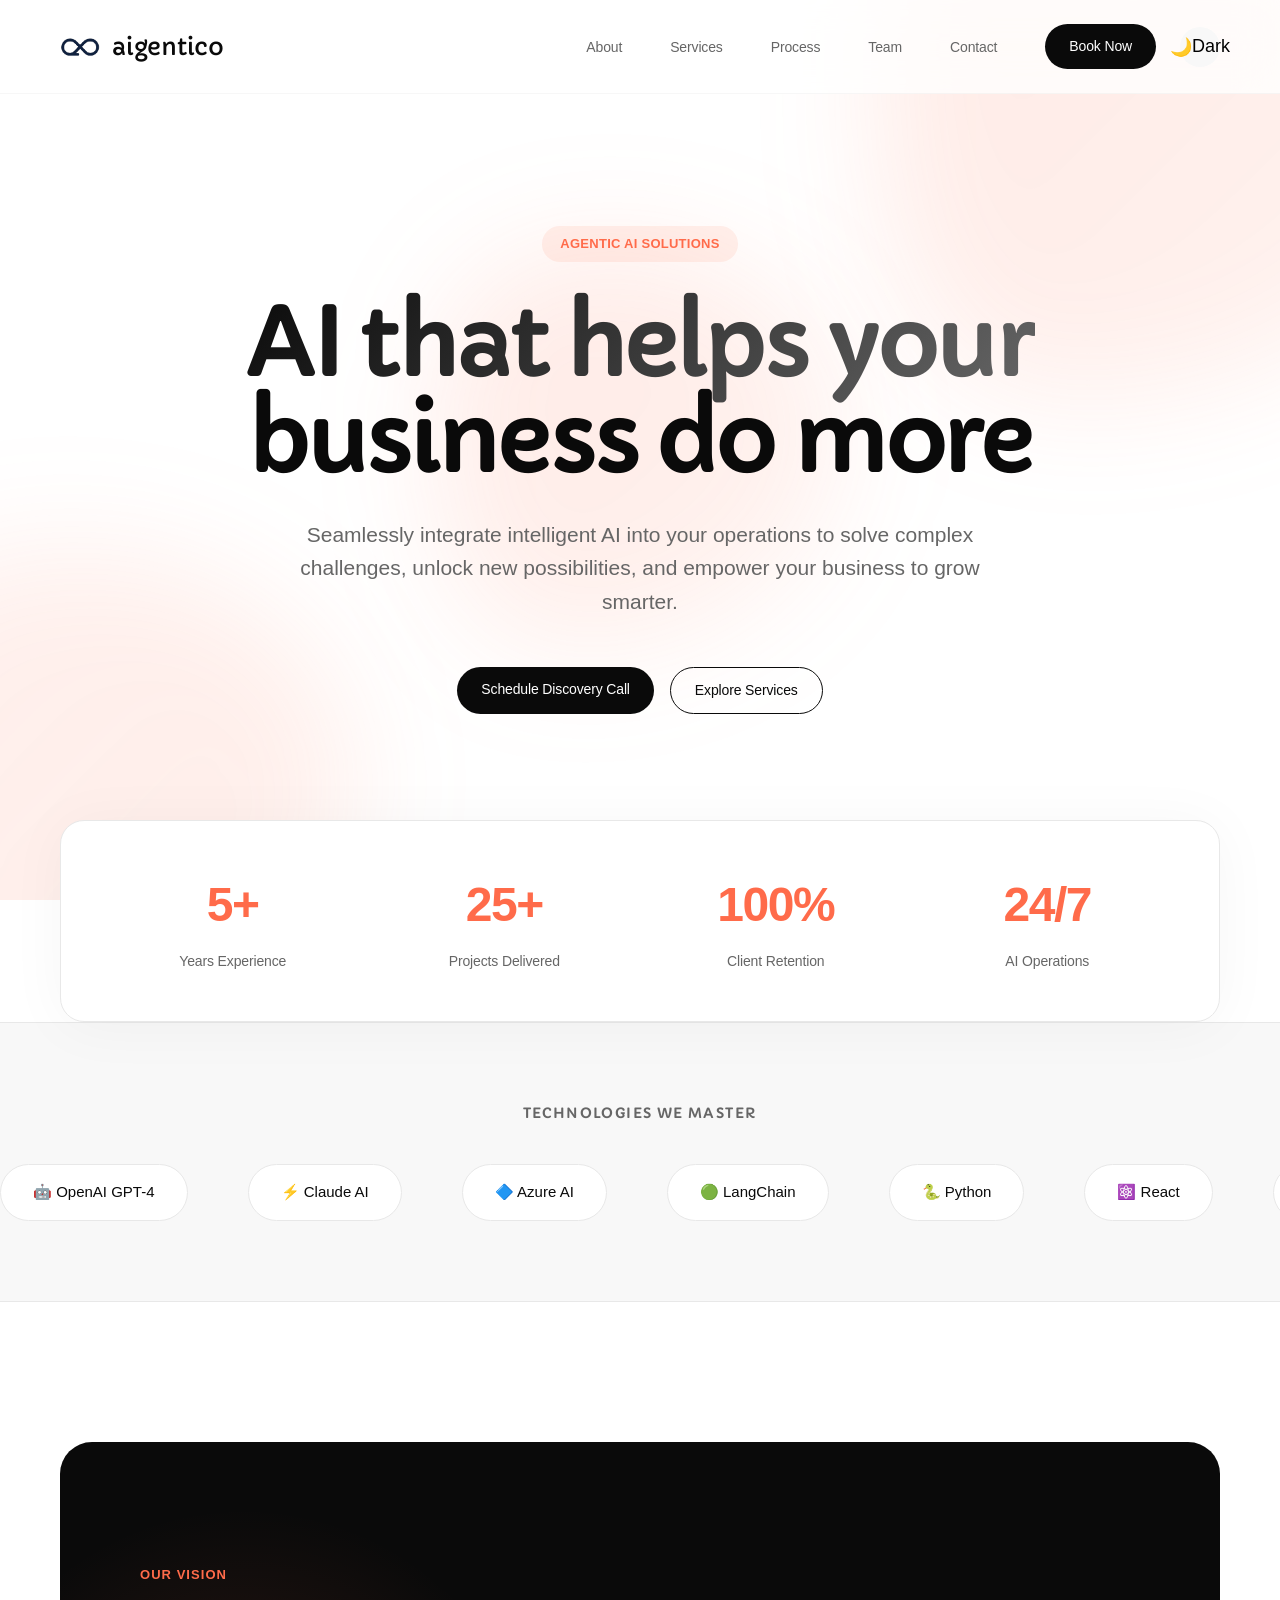
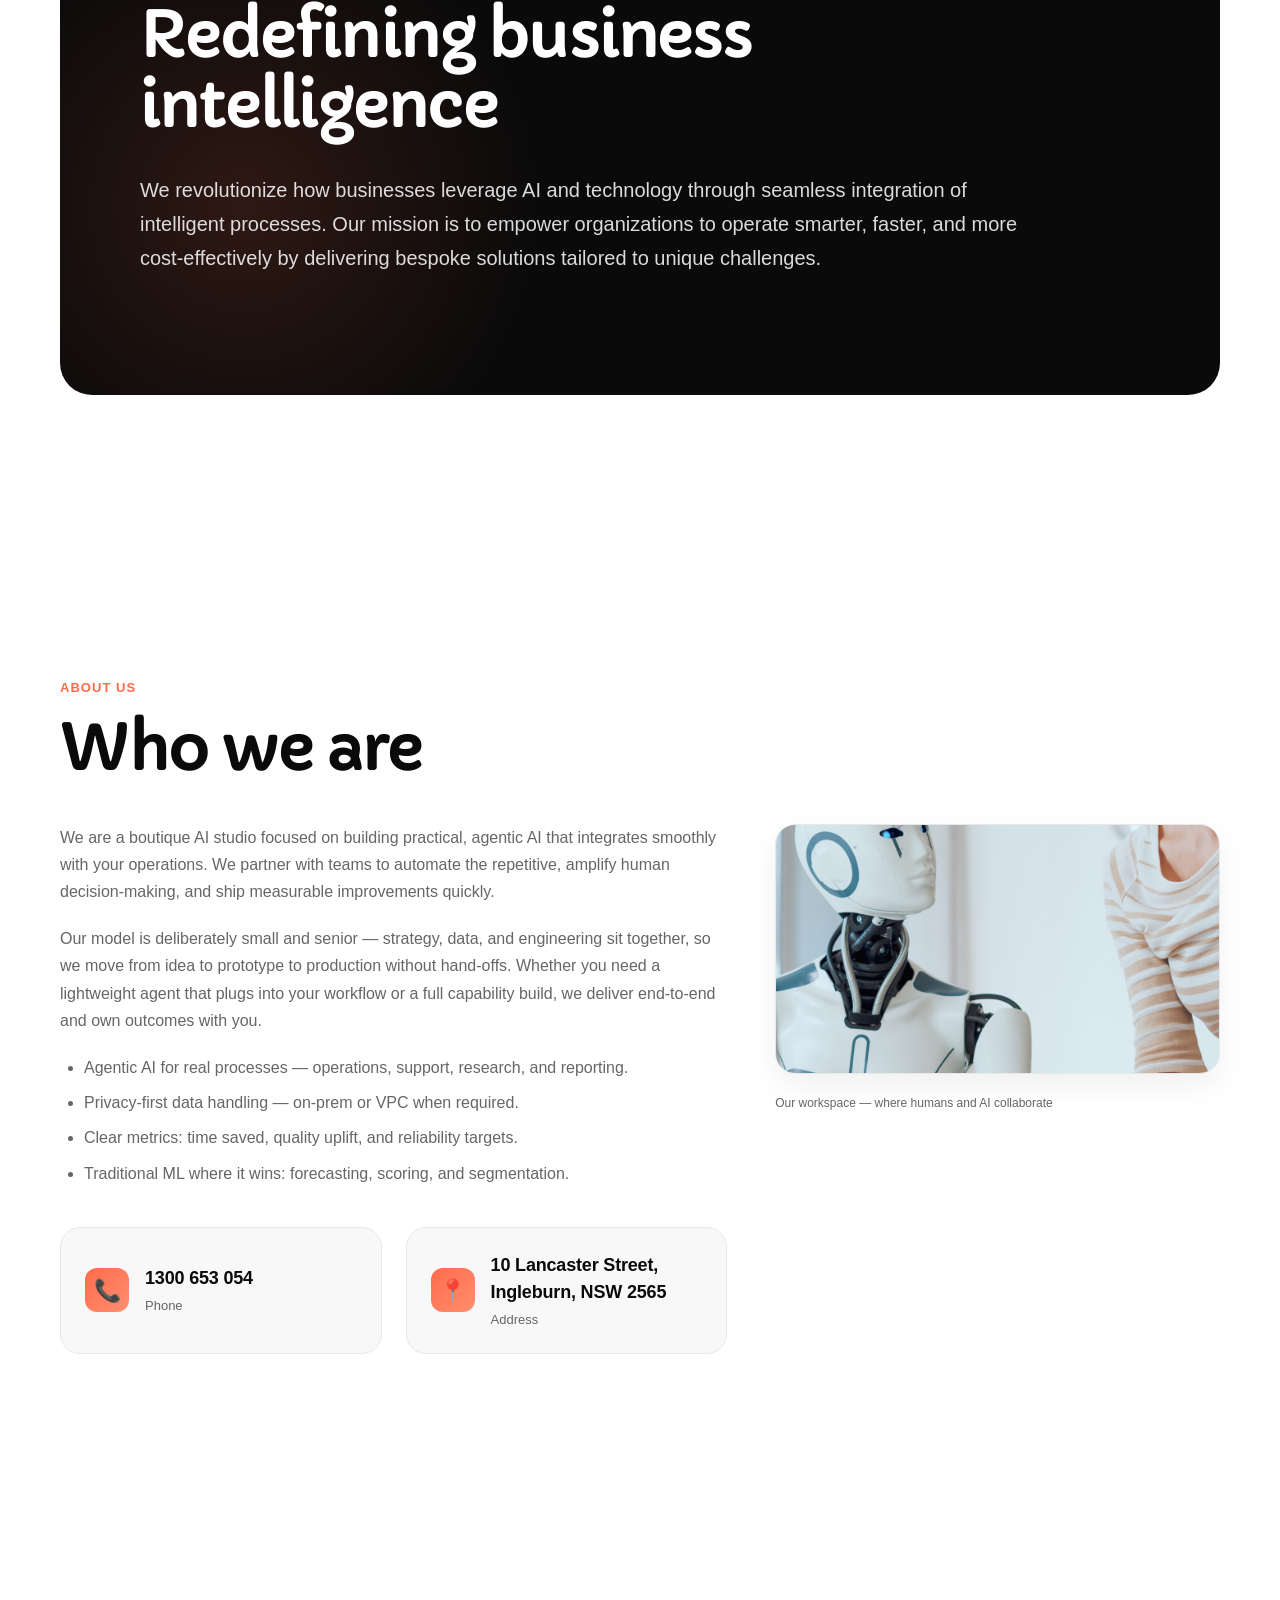
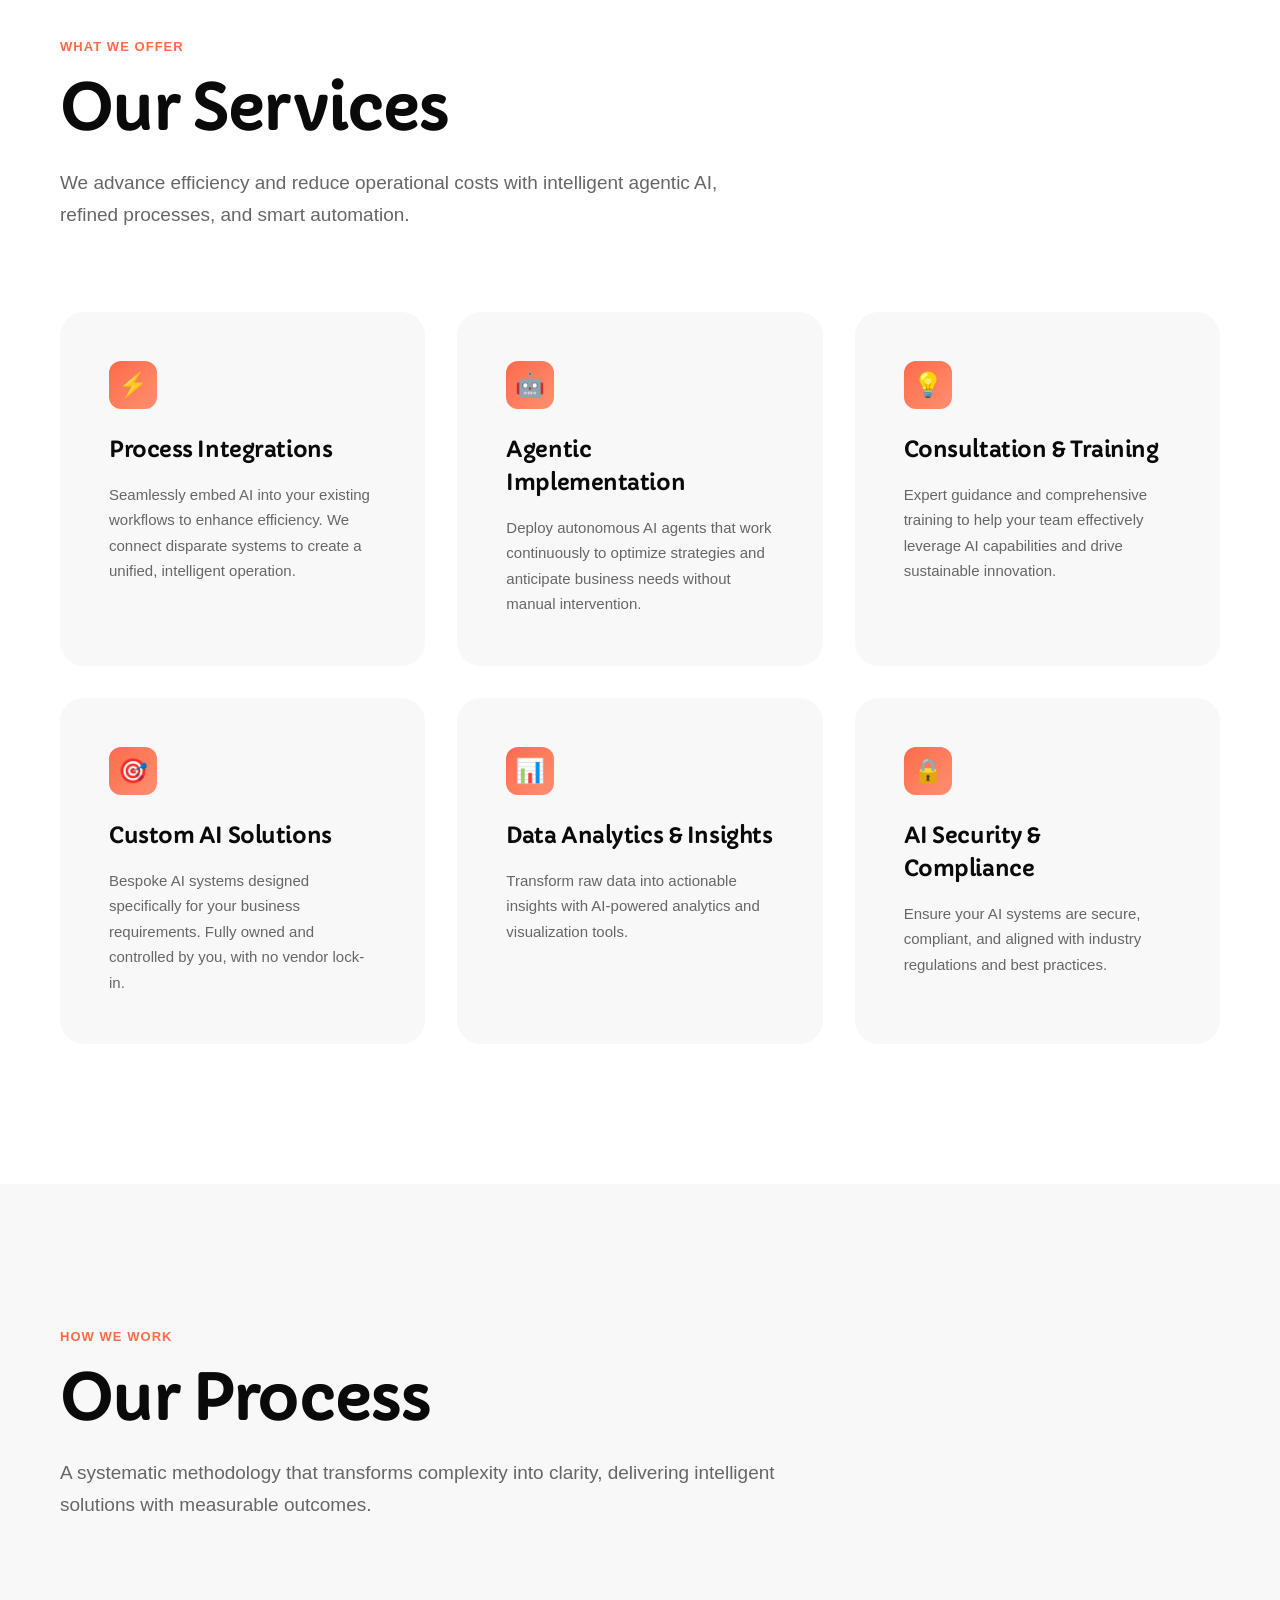
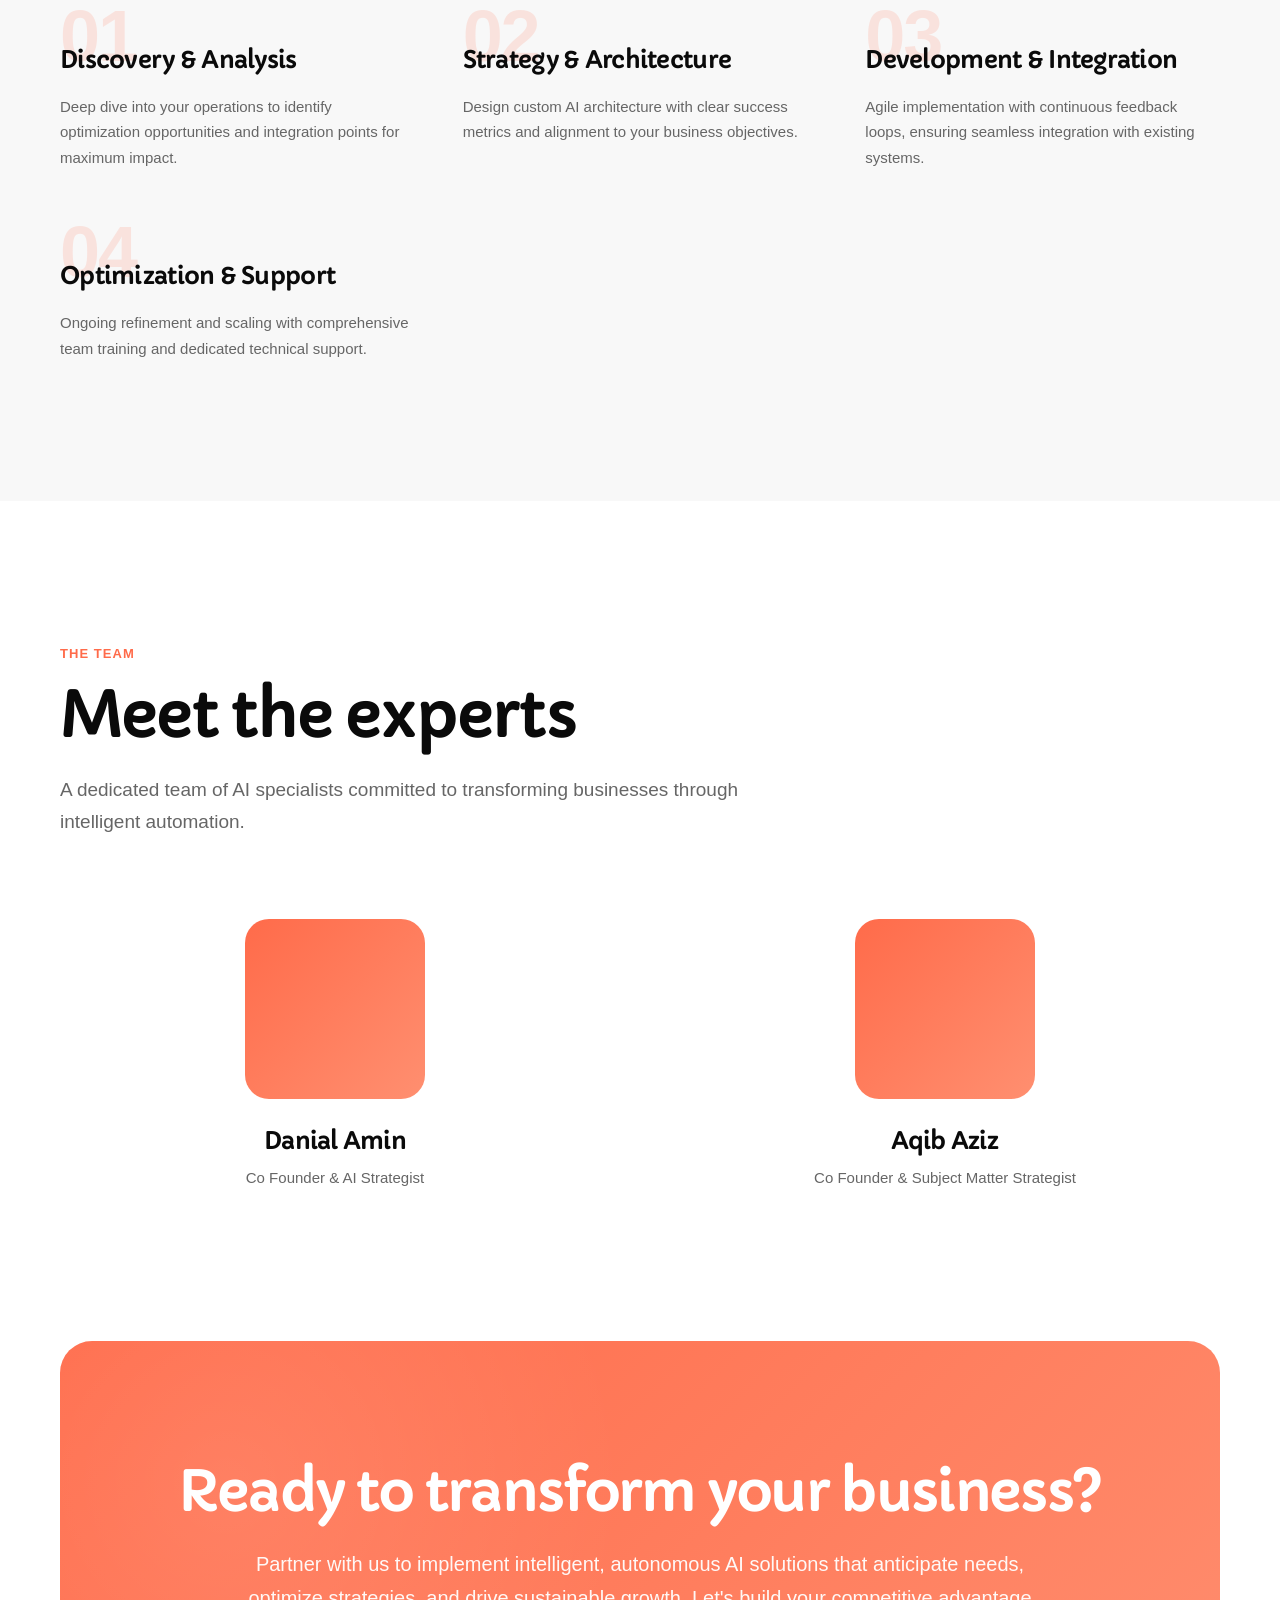
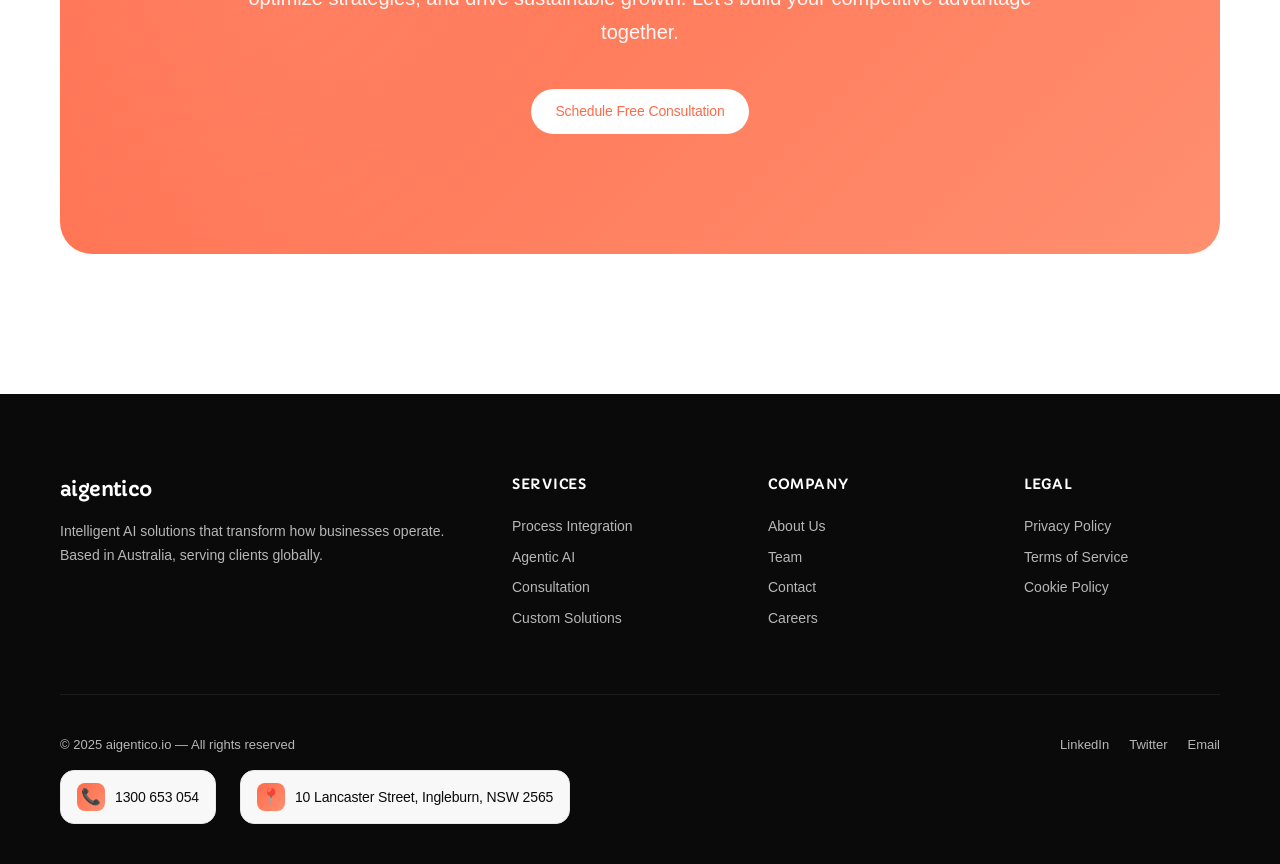
==== commit 91e90b9d: "Update index.html" ====
--- a/index.html
+++ b/index.html
@@ -271,12 +271,12 @@
             <div class="team-member">
                 <div class="team-photo"></div>
                 <h3>Danial Amin</h3>
-                <p class="team-role">Founder & AI Strategist</p>
+                <p class="team-role">Co Founder & AI Strategist</p>
             </div>
             <div class="team-member">
                 <div class="team-photo"></div>
-                <h3>Emmett Marsh</h3>
-                <p class="team-role">Technical Lead</p>
+                <h3>Aqib Aziz</h3>
+                <p class="team-role">Co Founder & Subject Matter Strategist</p>
             </div>
         </div>
     </section>
--- a/assets/css/style.css
+++ b/assets/css/style.css
@@ -990,7 +990,52 @@
   [data-theme="dark"] footer .fc-item address {
     color: var(--light);
   }
-  
+  .about-media {
+    display: grid;
+    align-content: start;
+  }
+  
+  /* The video fills whatever width the grid column gives it,
+     keeps 16:9, and never stretches out of bounds */
+  .about-video {
+    width: 100%;
+    height: auto;
+    aspect-ratio: 16 / 9;
+    object-fit: cover;              /* crop gracefully if the source isn't 16:9 */
+    border-radius: 20px;
+    border: 1px solid var(--gray-200);
+    box-shadow: 0 12px 30px rgba(0,0,0,0.06);
+  
+    /* Prevent it from becoming too tall on huge screens */
+    max-height: min(56vh, 720px);
+  }
+  
+  /* Caption keeps width with the video */
+  .about-caption {
+    display: block;
+    margin-top: 10px;
+    font-size: 12px;
+    color: var(--gray-600);
+  }
+  
+  /* Dark mode border/shadow harmonization */
+  [data-theme="dark"] .about-video {
+    border-color: var(--gray-200);
+    box-shadow: 0 12px 30px rgba(255,255,255,0.06);
+  }
+  
+  /* Respect reduced motion */
+  @media (prefers-reduced-motion: reduce) {
+    .about-video { animation: none !important; }
+  }
+  
+  /* Mobile: you already collapse to a single column; this just ensures
+     the video remains fluid and not taller than the viewport */
+  @media (max-width: 768px) {
+    .about-video {
+      max-height: min(48vh, 560px);
+    }
+  }
   /* ==========================================================================
      Responsive Design
      ========================================================================== */
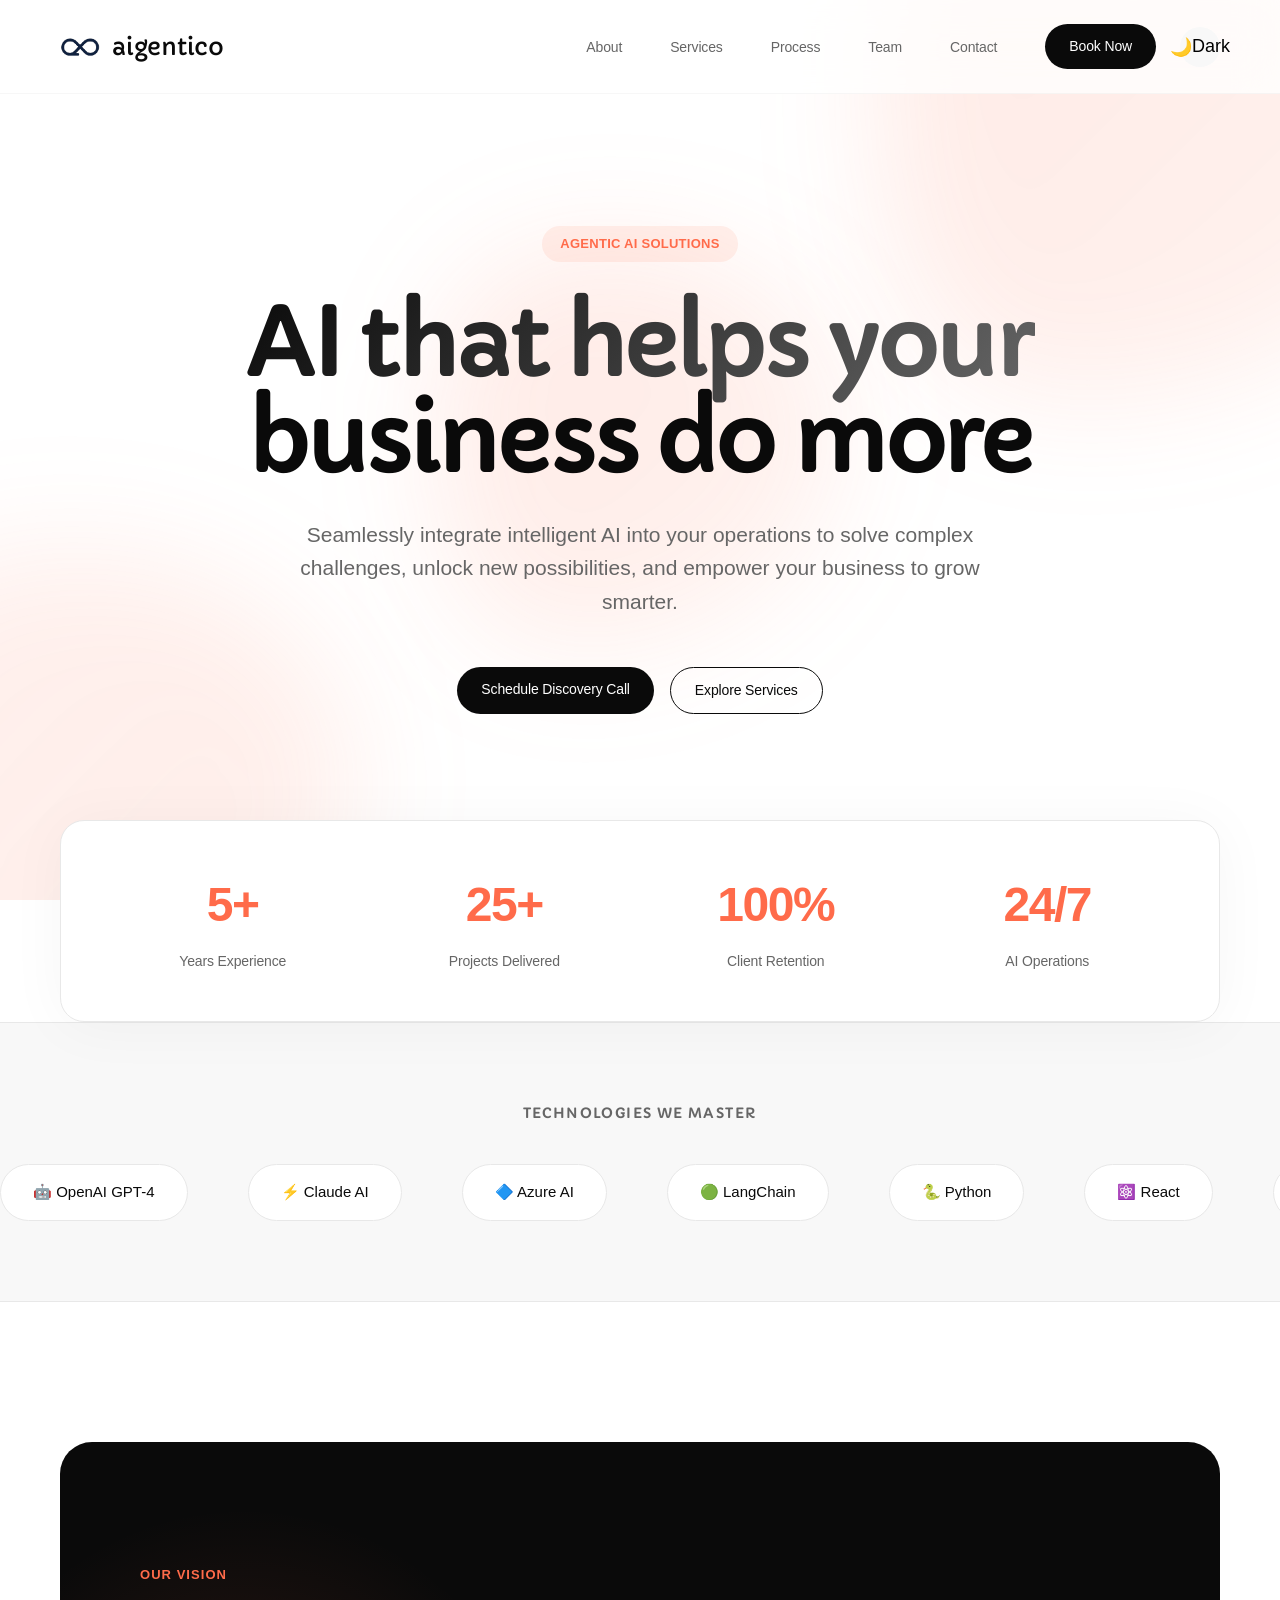
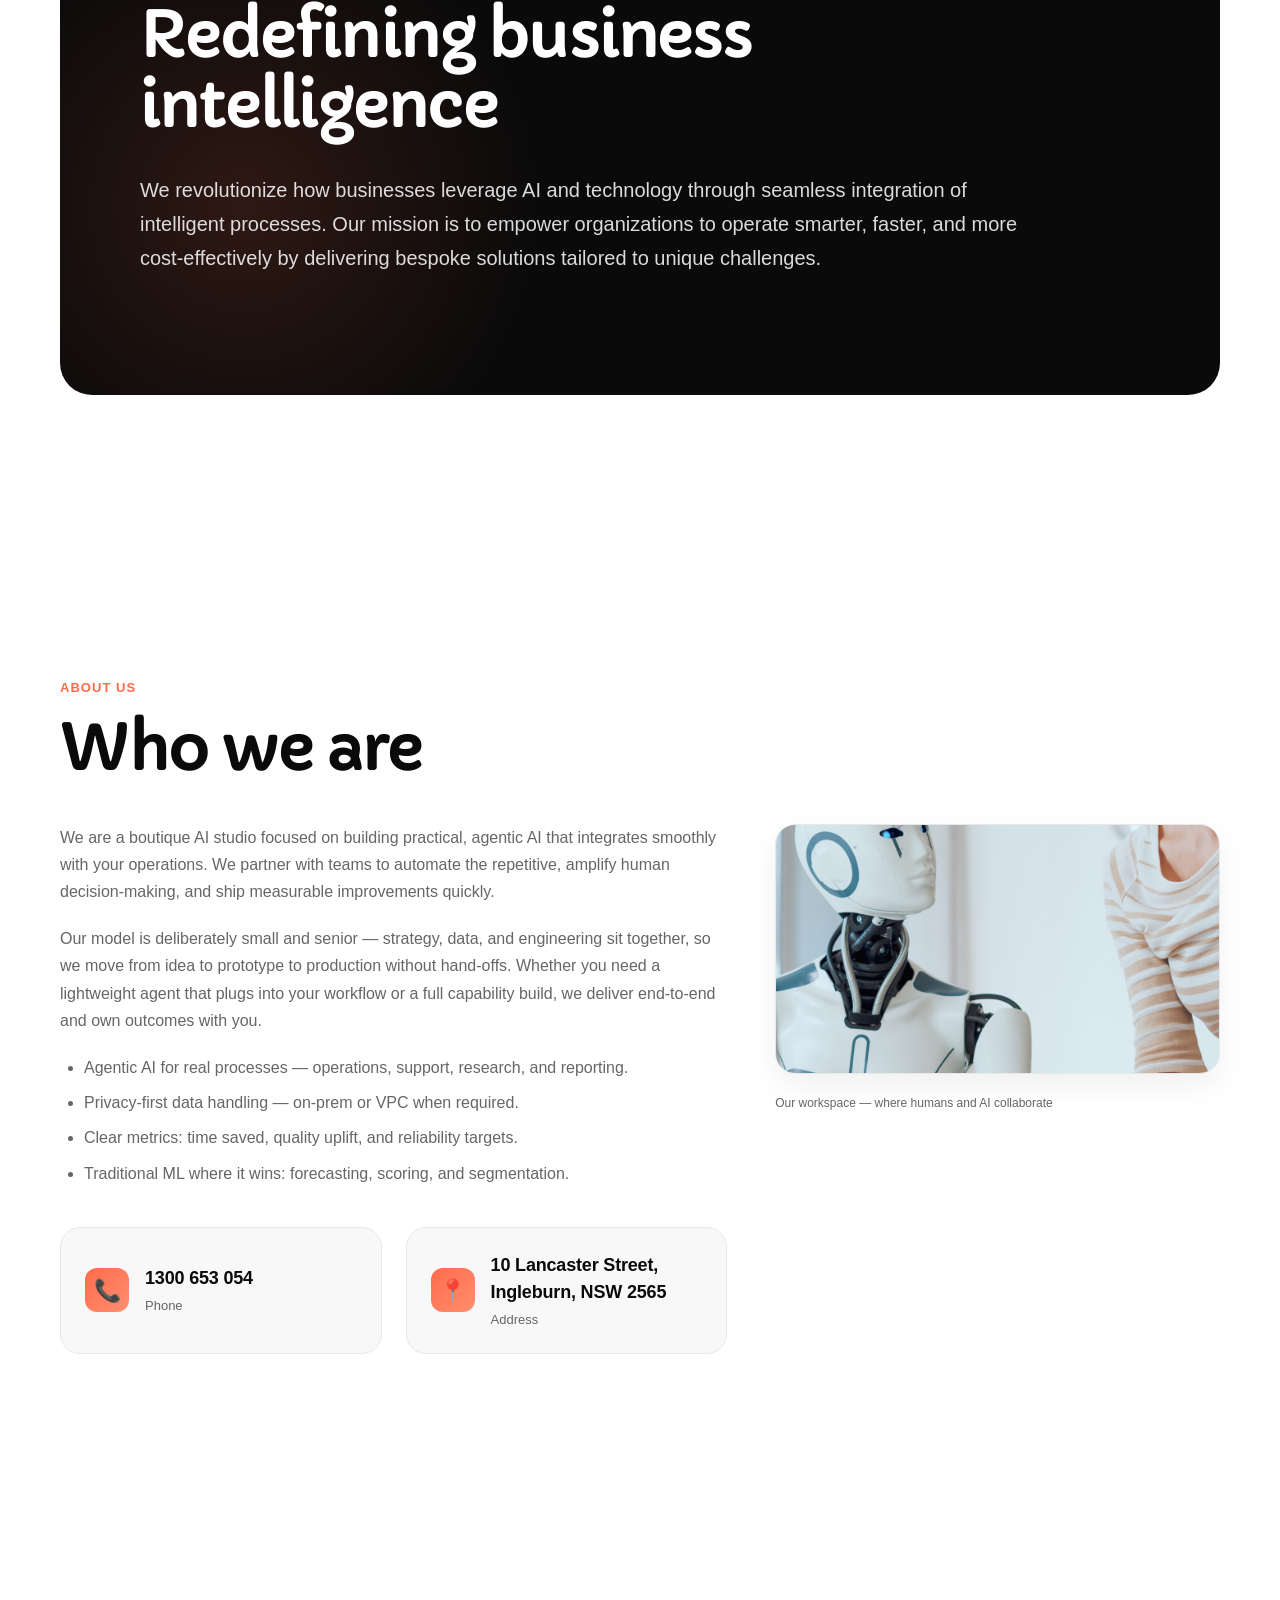
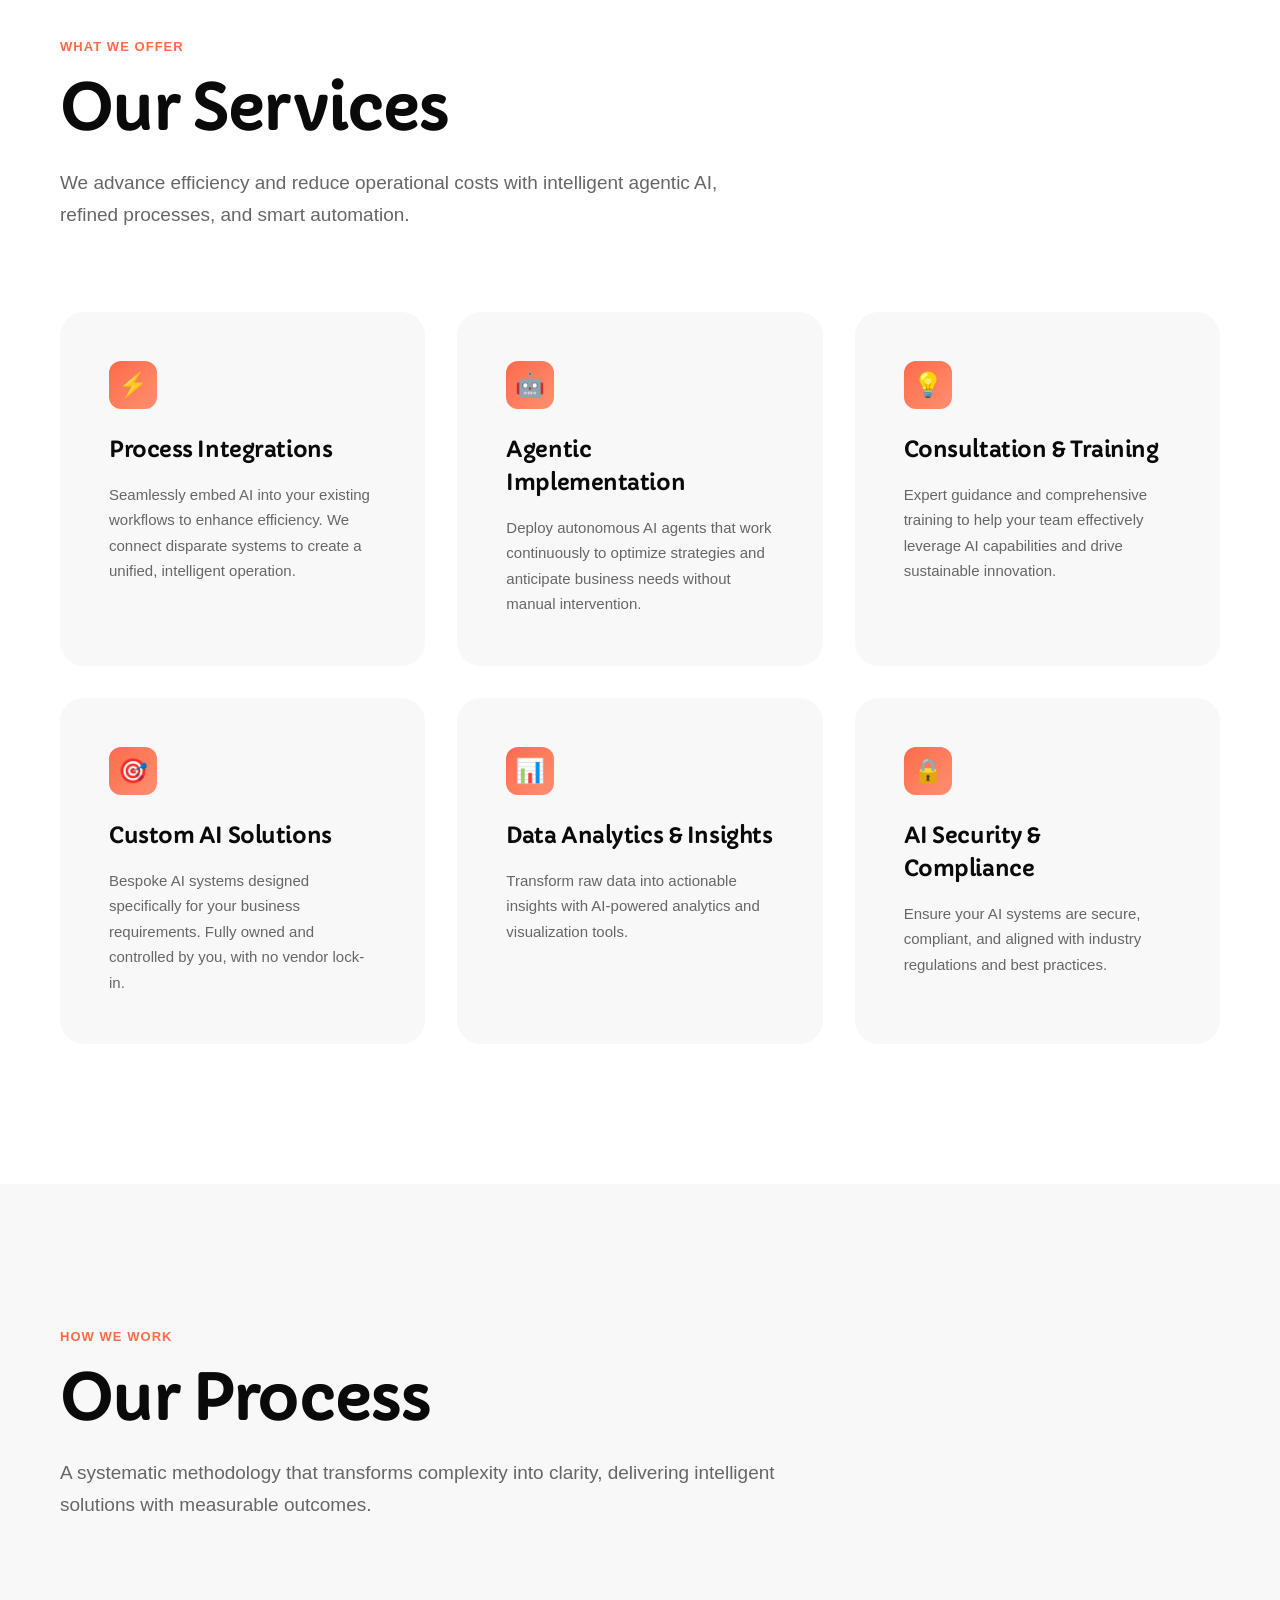
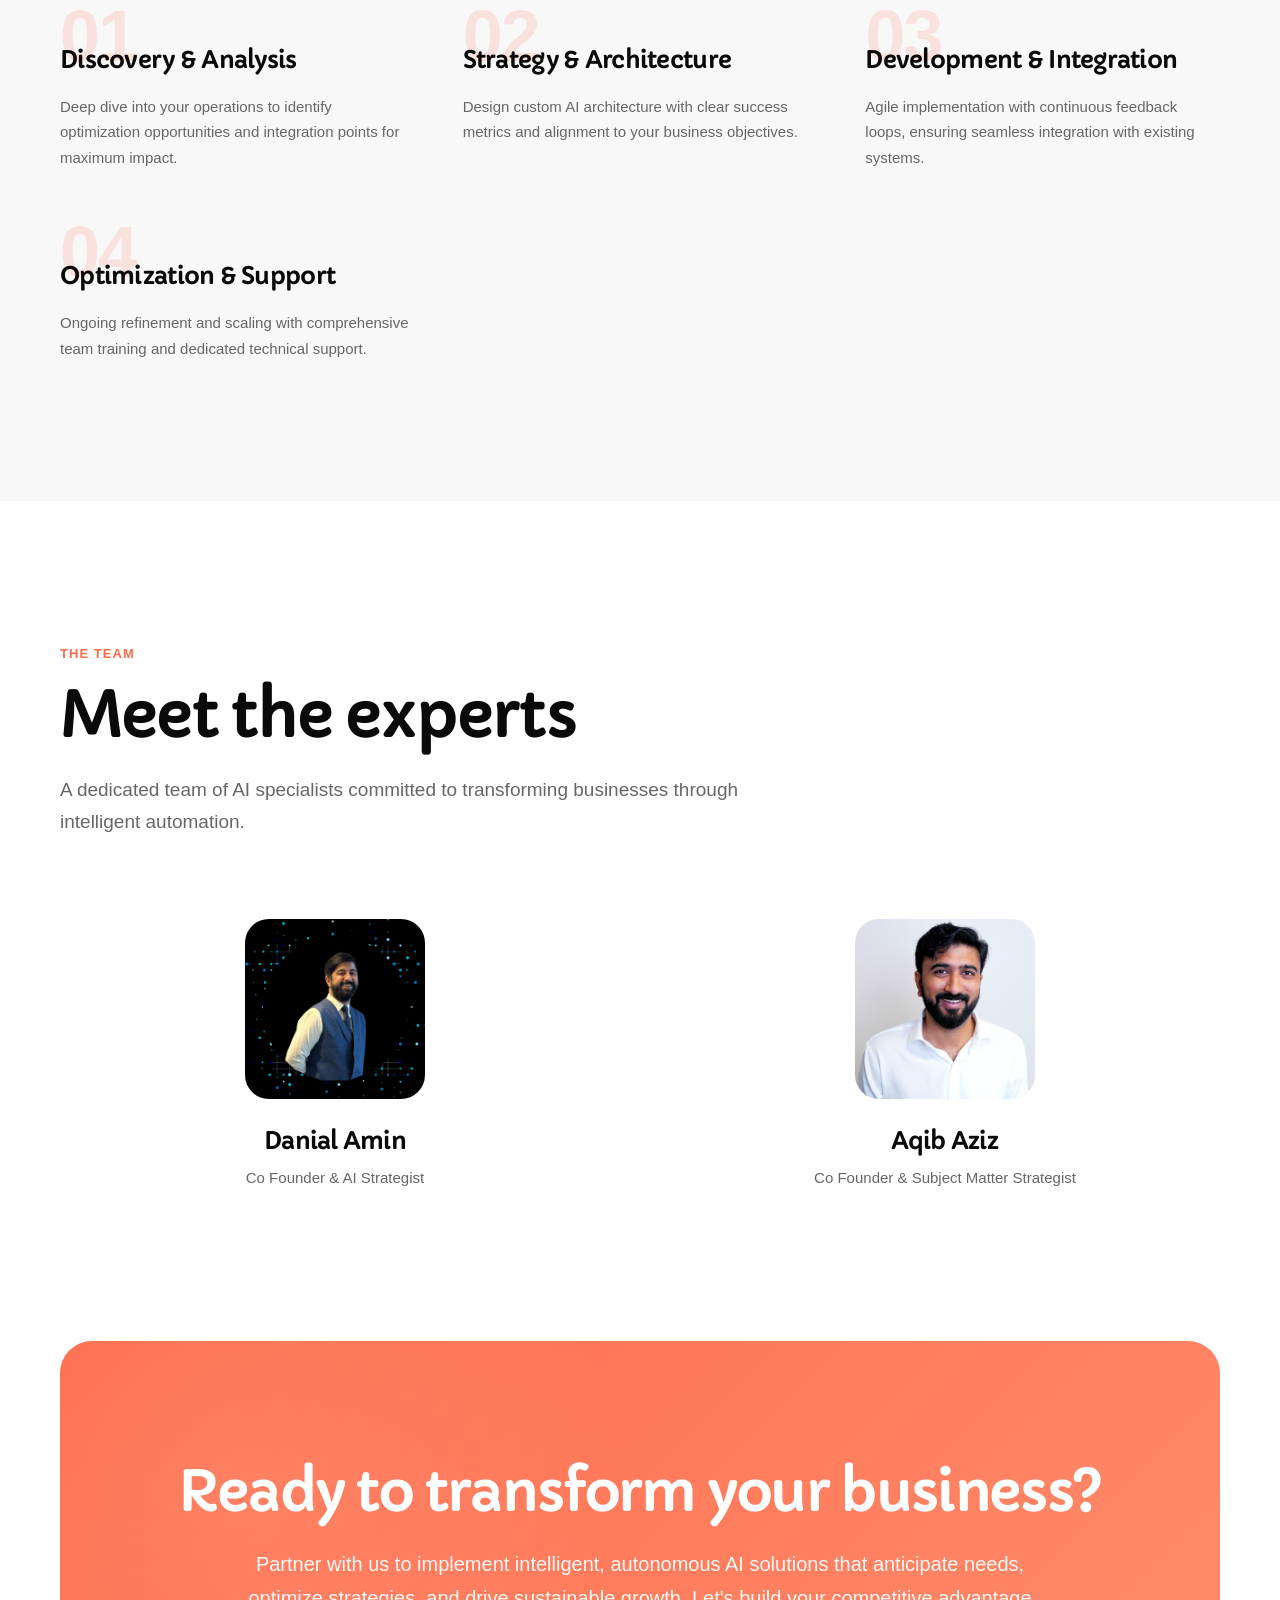
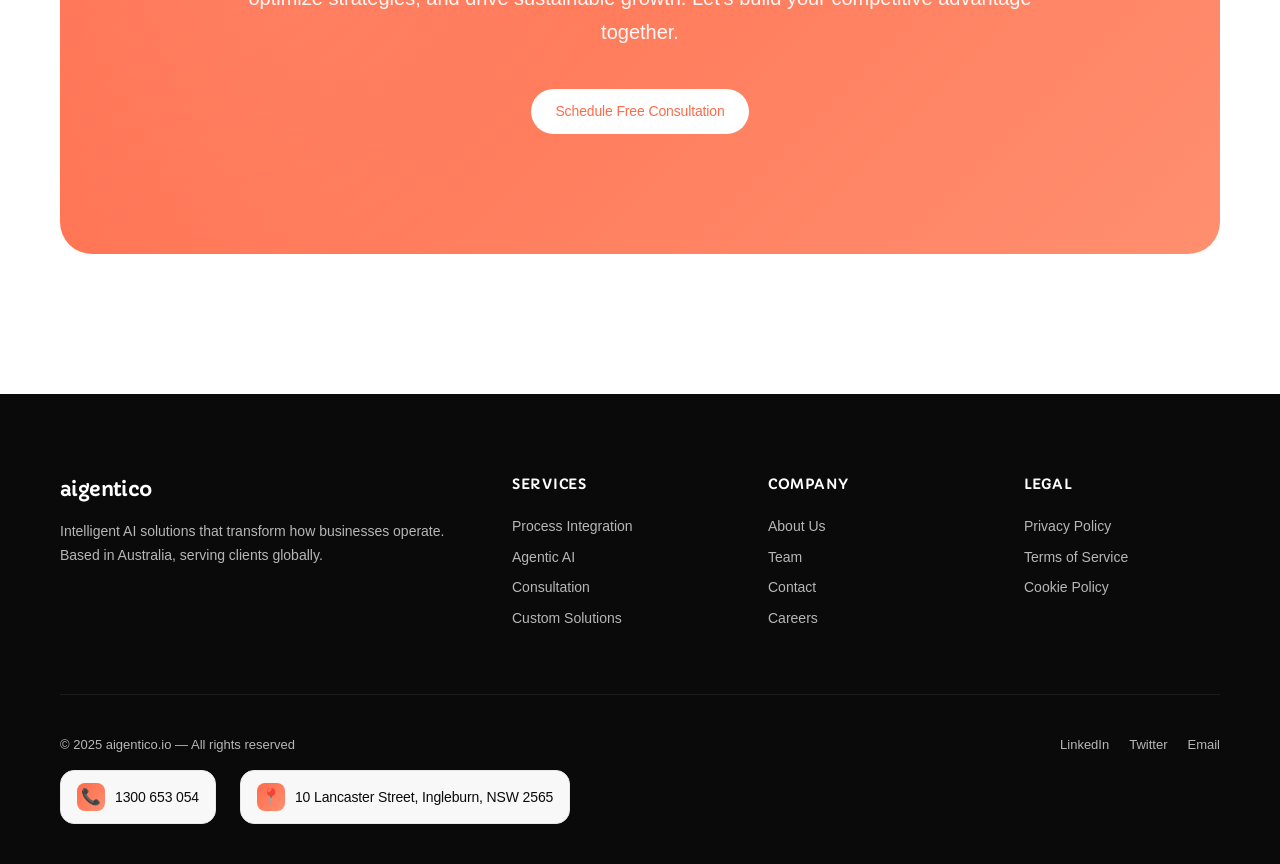
==== commit 1b83fd12: "Add team member photos and improve team section Introduced team member images for Danial Amin and Aq" ====
--- a/index.html
+++ b/index.html
@@ -269,16 +269,30 @@
         
         <div class="team-grid">
             <div class="team-member">
-                <div class="team-photo"></div>
-                <h3>Danial Amin</h3>
-                <p class="team-role">Co Founder & AI Strategist</p>
-            </div>
+              <div class="team-photo">
+                <img
+                  src="assets/images/team/danial-amin.jpeg"
+                  srcset="assets/images/team/danial-amin.jpg 1x, assets/images/team/danial-amin@2x.jpeg 2x"
+                  alt="Danial Amin — Co-Founder & AI Strategist"
+                  loading="lazy" width="360" height="360">
+              </div>
+              <h3>Danial Amin</h3>
+              <p class="team-role">Co Founder & AI Strategist</p>
+            </div>
+          
             <div class="team-member">
-                <div class="team-photo"></div>
-                <h3>Aqib Aziz</h3>
-                <p class="team-role">Co Founder & Subject Matter Strategist</p>
-            </div>
-        </div>
+              <div class="team-photo">
+                <img
+                  src="assets/images/team/aqib-aziz.jpeg"
+                  srcset="assets/images/team/aqib-aziz.jpeg 1x, assets/images/team/aqib-aziz@2x.jpeg 2x"
+                  alt="Aqib Aziz — Co-Founder & Subject Matter Strategist"
+                  loading="lazy" width="360" height="360">
+              </div>
+              <h3>Aqib Aziz</h3>
+              <p class="team-role">Co Founder & Subject Matter Strategist</p>
+            </div>
+          </div>
+          
     </section>
 
     <!-- CTA Section -->
--- a/assets/css/style.css
+++ b/assets/css/style.css
@@ -788,6 +788,7 @@
   
   .team-member { text-align: center; }
   
+ /* Team photos: keep your existing .team-photo container */
   .team-photo {
     width: 180px;
     height: 180px;
@@ -795,13 +796,24 @@
     background: linear-gradient(135deg, var(--primary) 0%, #FF8F70 100%);
     margin: 0 auto 24px;
     overflow: hidden;
-    transition: all 0.4s ease;
-  }
-  
+    position: relative;
+  }
+
+  /* Make the <img> fill and crop nicely */
+  .team-photo img {
+    width: 100%;
+    height: 100%;
+    display: block;
+    object-fit: cover;
+  }
+
+  /* Keep your existing hover effect */
   .team-member:hover .team-photo {
     transform: scale(1.05) rotate(2deg);
     box-shadow: 0 20px 60px rgba(255,107,74,0.3);
-  }
+    transition: all 0.4s ease;
+  }
+
   
   .team-member h3 {
     font-size: 24px;
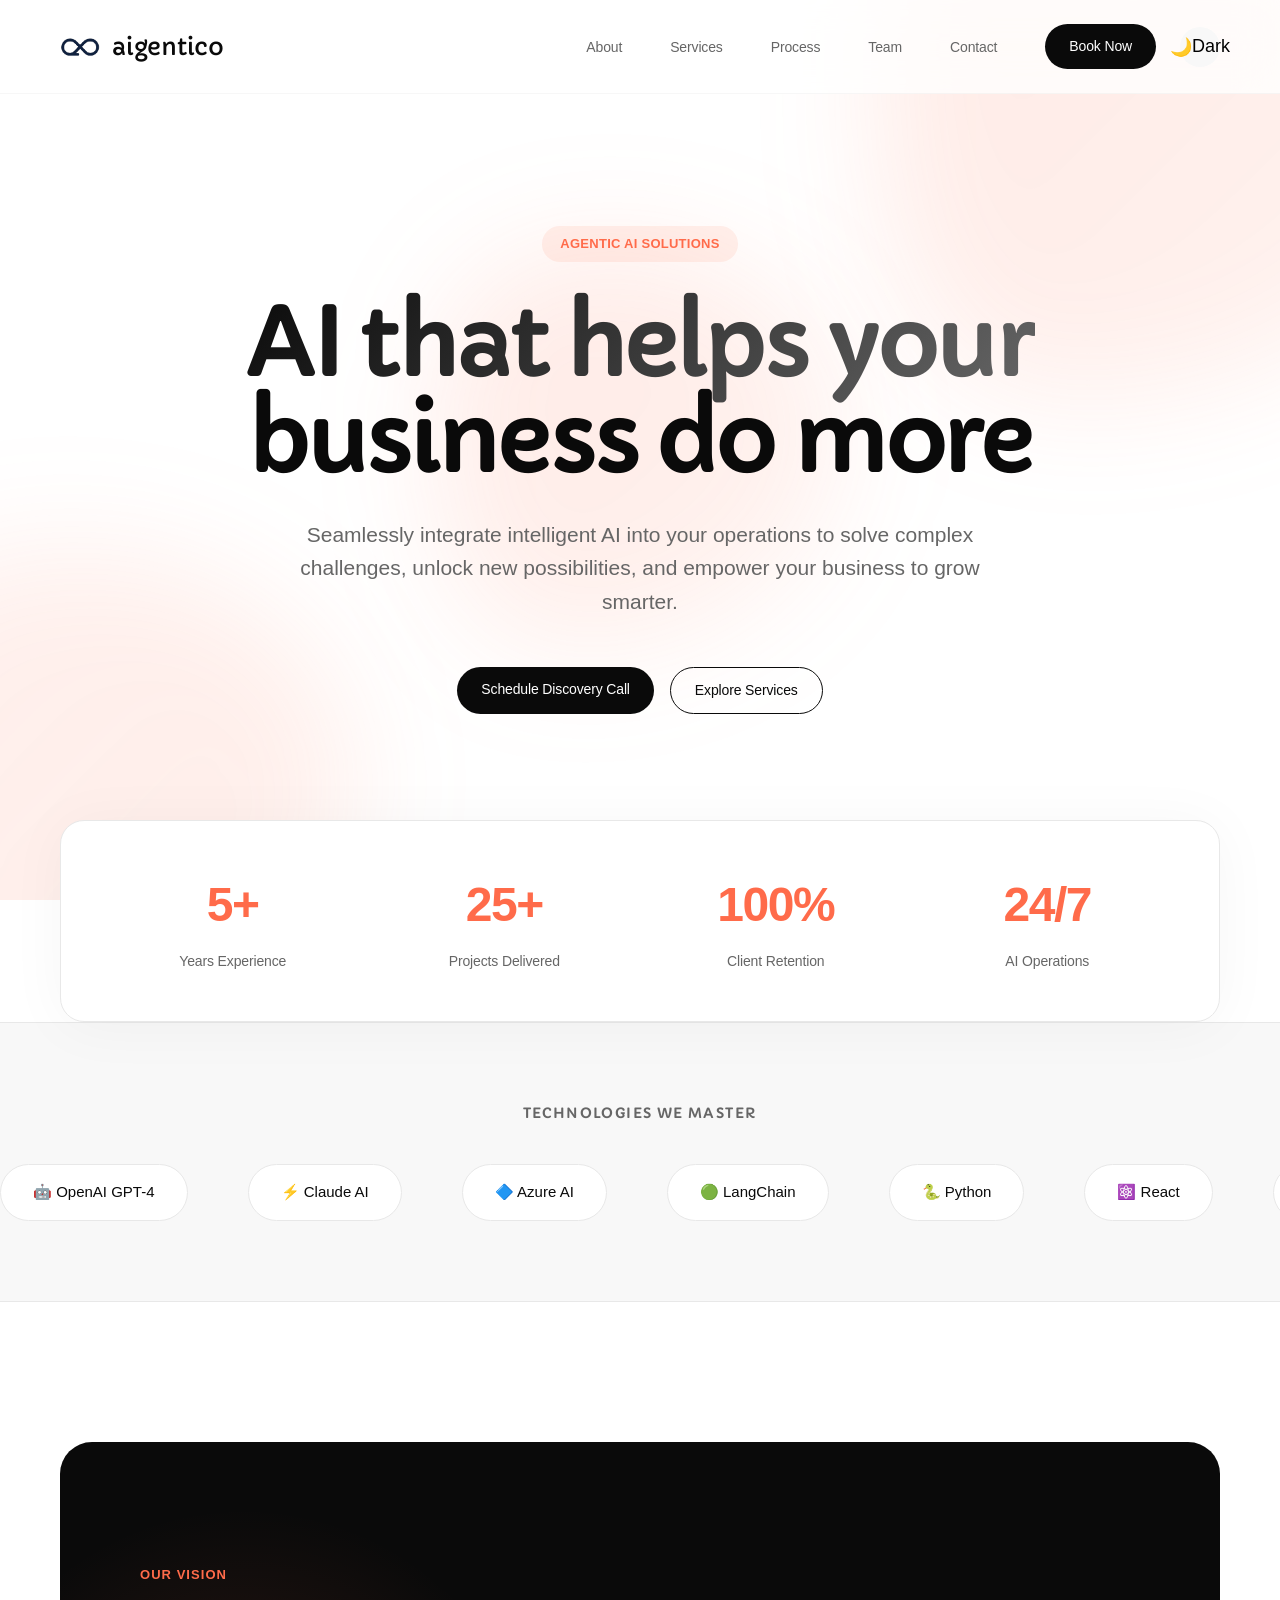
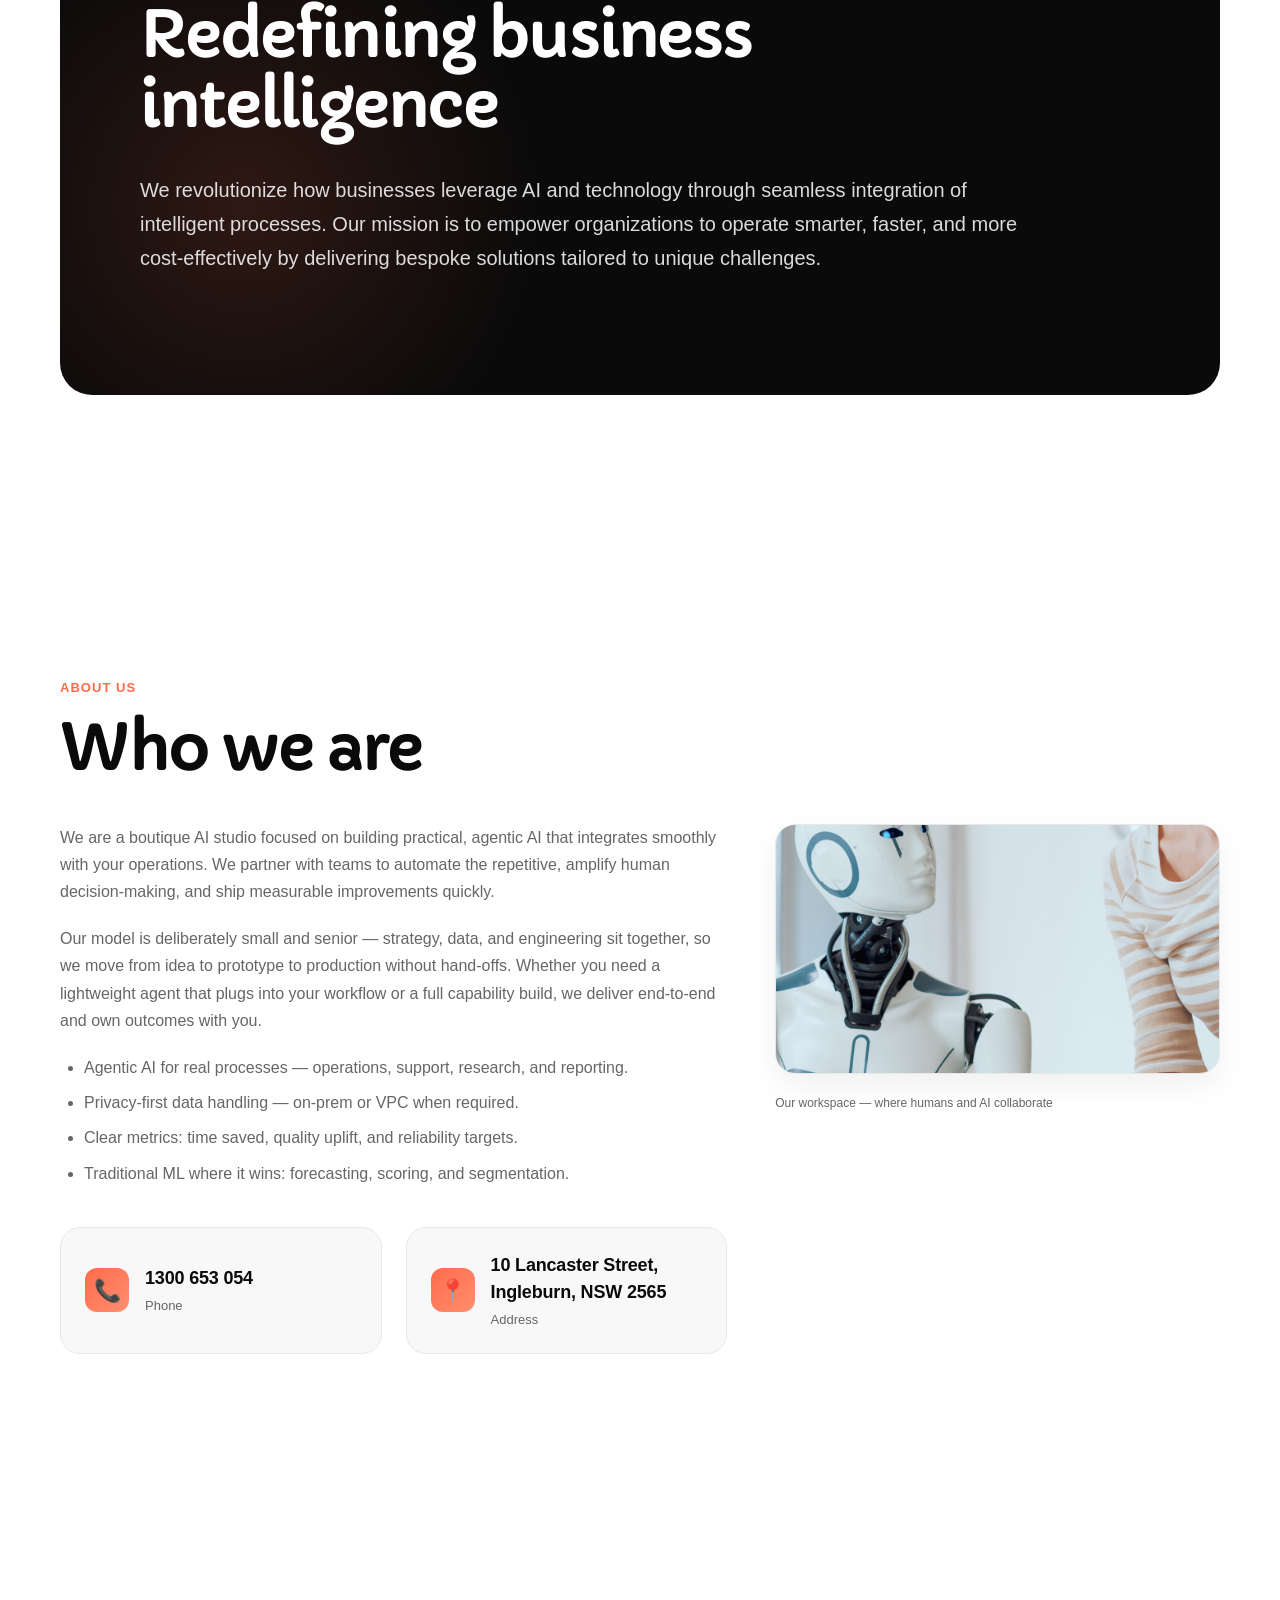
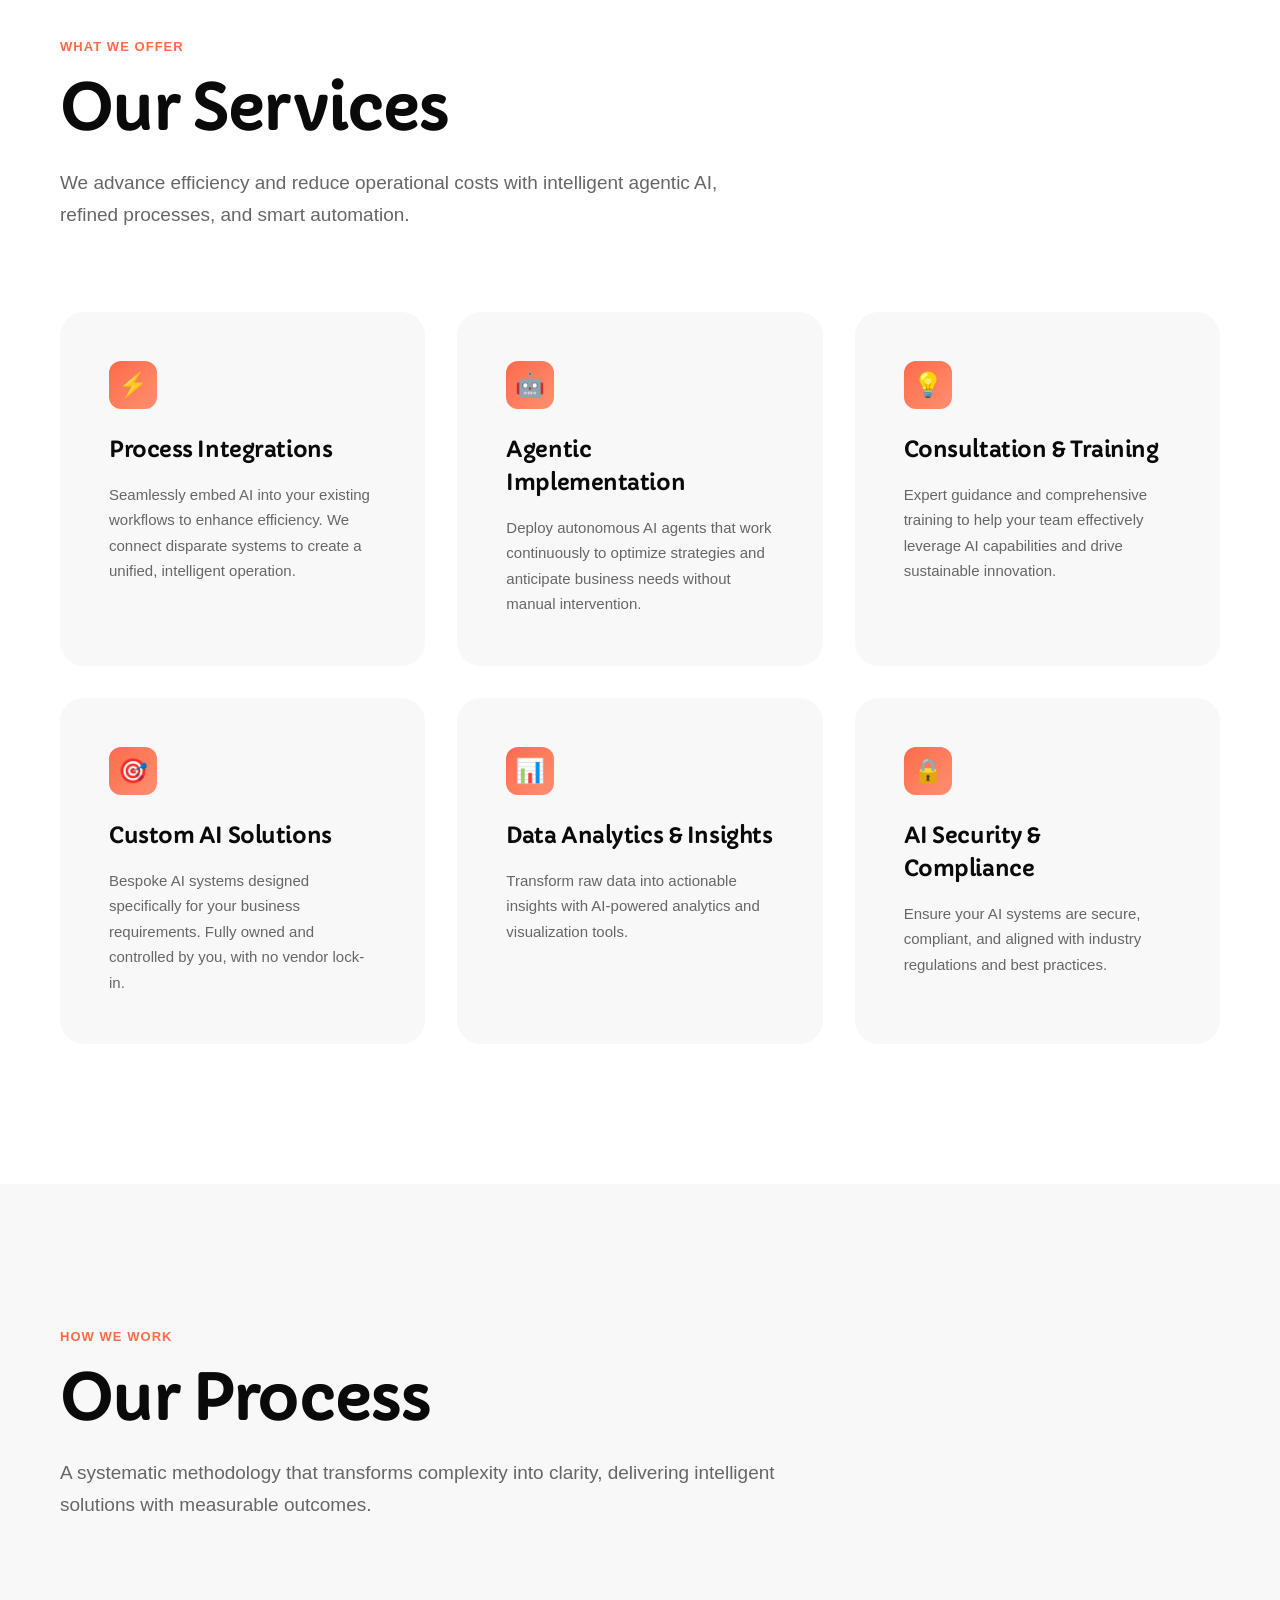
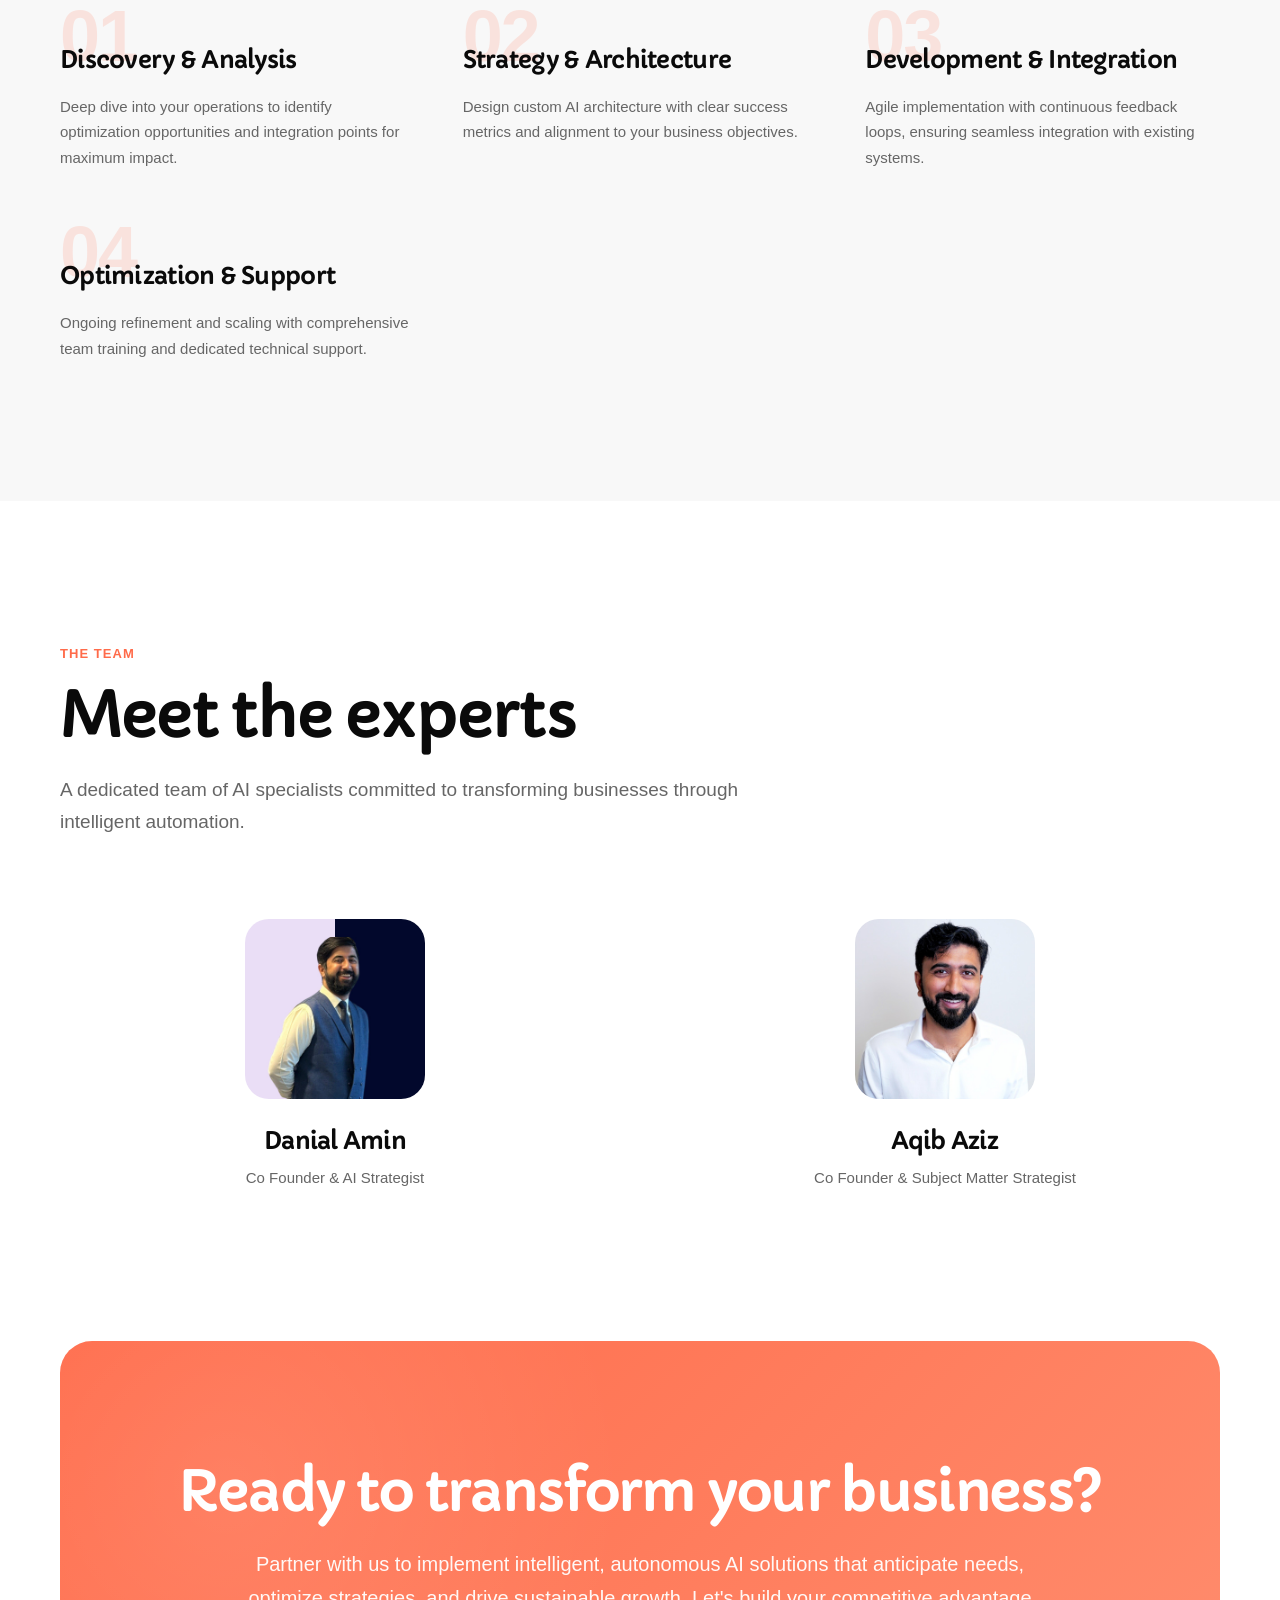
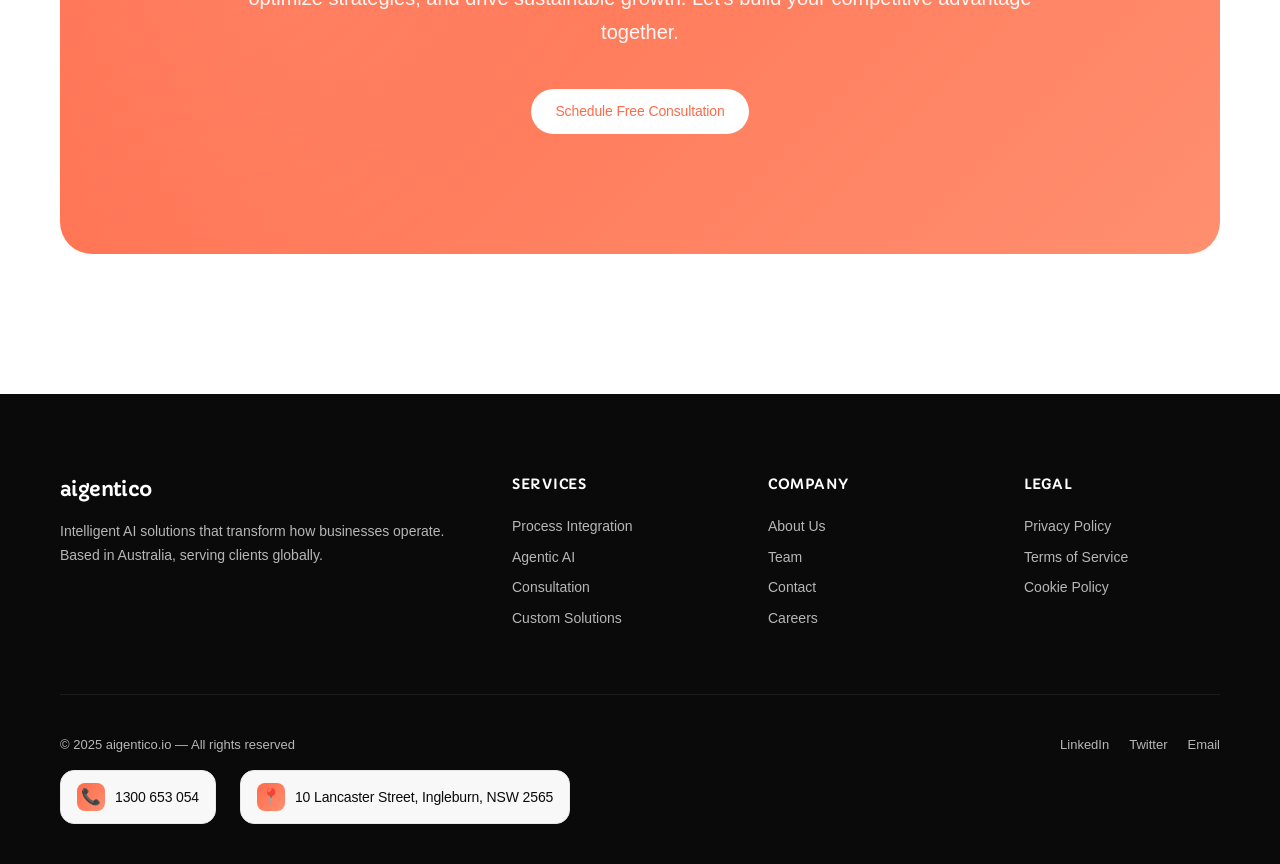
==== commit 8c8a4bdd: "Rename team member image files and update references Renamed 'aqib-aziz.jpeg' to 'aqibaziz.jpeg' and" ====
--- a/index.html
+++ b/index.html
@@ -271,8 +271,8 @@
             <div class="team-member">
               <div class="team-photo">
                 <img
-                  src="assets/images/team/danial-amin.jpeg"
-                  srcset="assets/images/team/danial-amin.jpg 1x, assets/images/team/danial-amin@2x.jpeg 2x"
+                  src="assets/images/team/danialamin.jpeg"
+                  srcset="assets/images/team/danialamin.jpeg 1x, assets/images/team/danialamin@2x.jpeg 2x"
                   alt="Danial Amin — Co-Founder & AI Strategist"
                   loading="lazy" width="360" height="360">
               </div>
@@ -283,8 +283,8 @@
             <div class="team-member">
               <div class="team-photo">
                 <img
-                  src="assets/images/team/aqib-aziz.jpeg"
-                  srcset="assets/images/team/aqib-aziz.jpeg 1x, assets/images/team/aqib-aziz@2x.jpeg 2x"
+                  src="assets/images/team/aqibaziz.jpeg"
+                  srcset="assets/images/team/aqibaziz.jpeg 1x, assets/images/team/aqibaziz@2x.jpeg 2x"
                   alt="Aqib Aziz — Co-Founder & Subject Matter Strategist"
                   loading="lazy" width="360" height="360">
               </div>
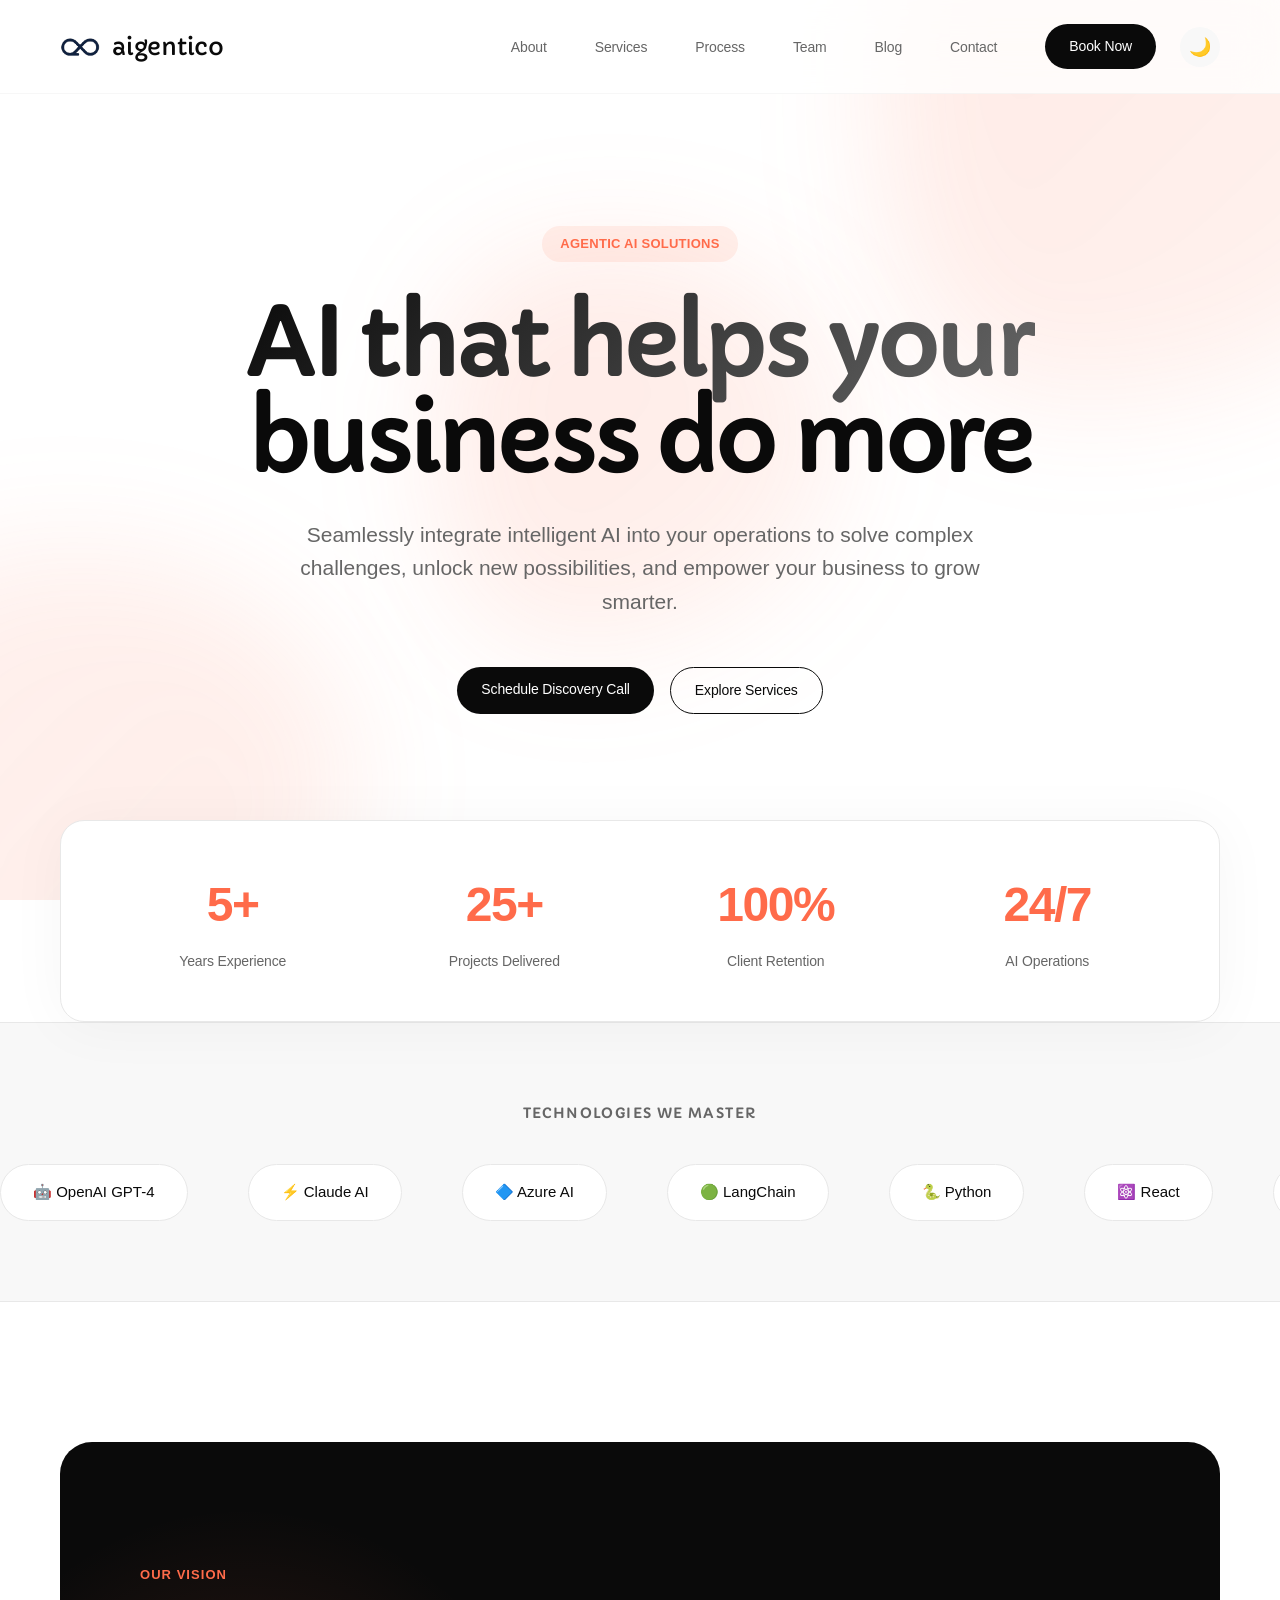
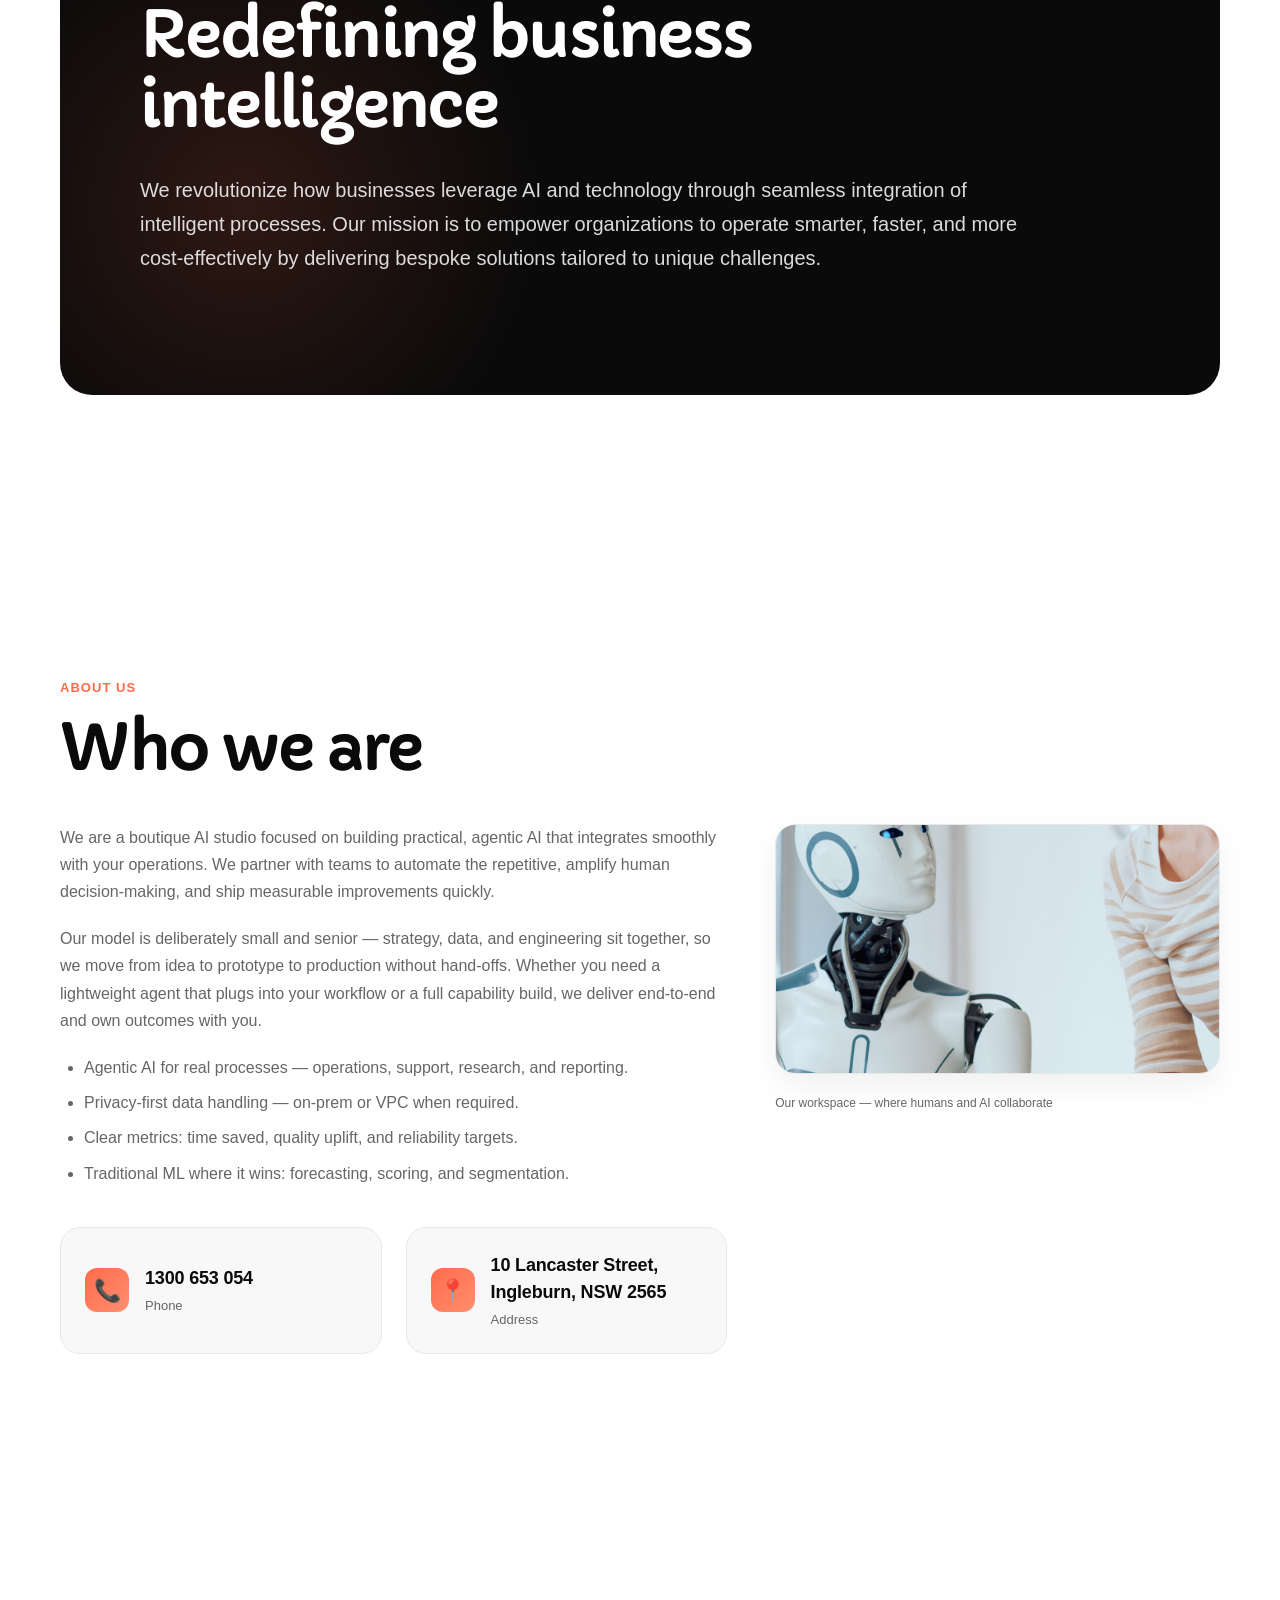
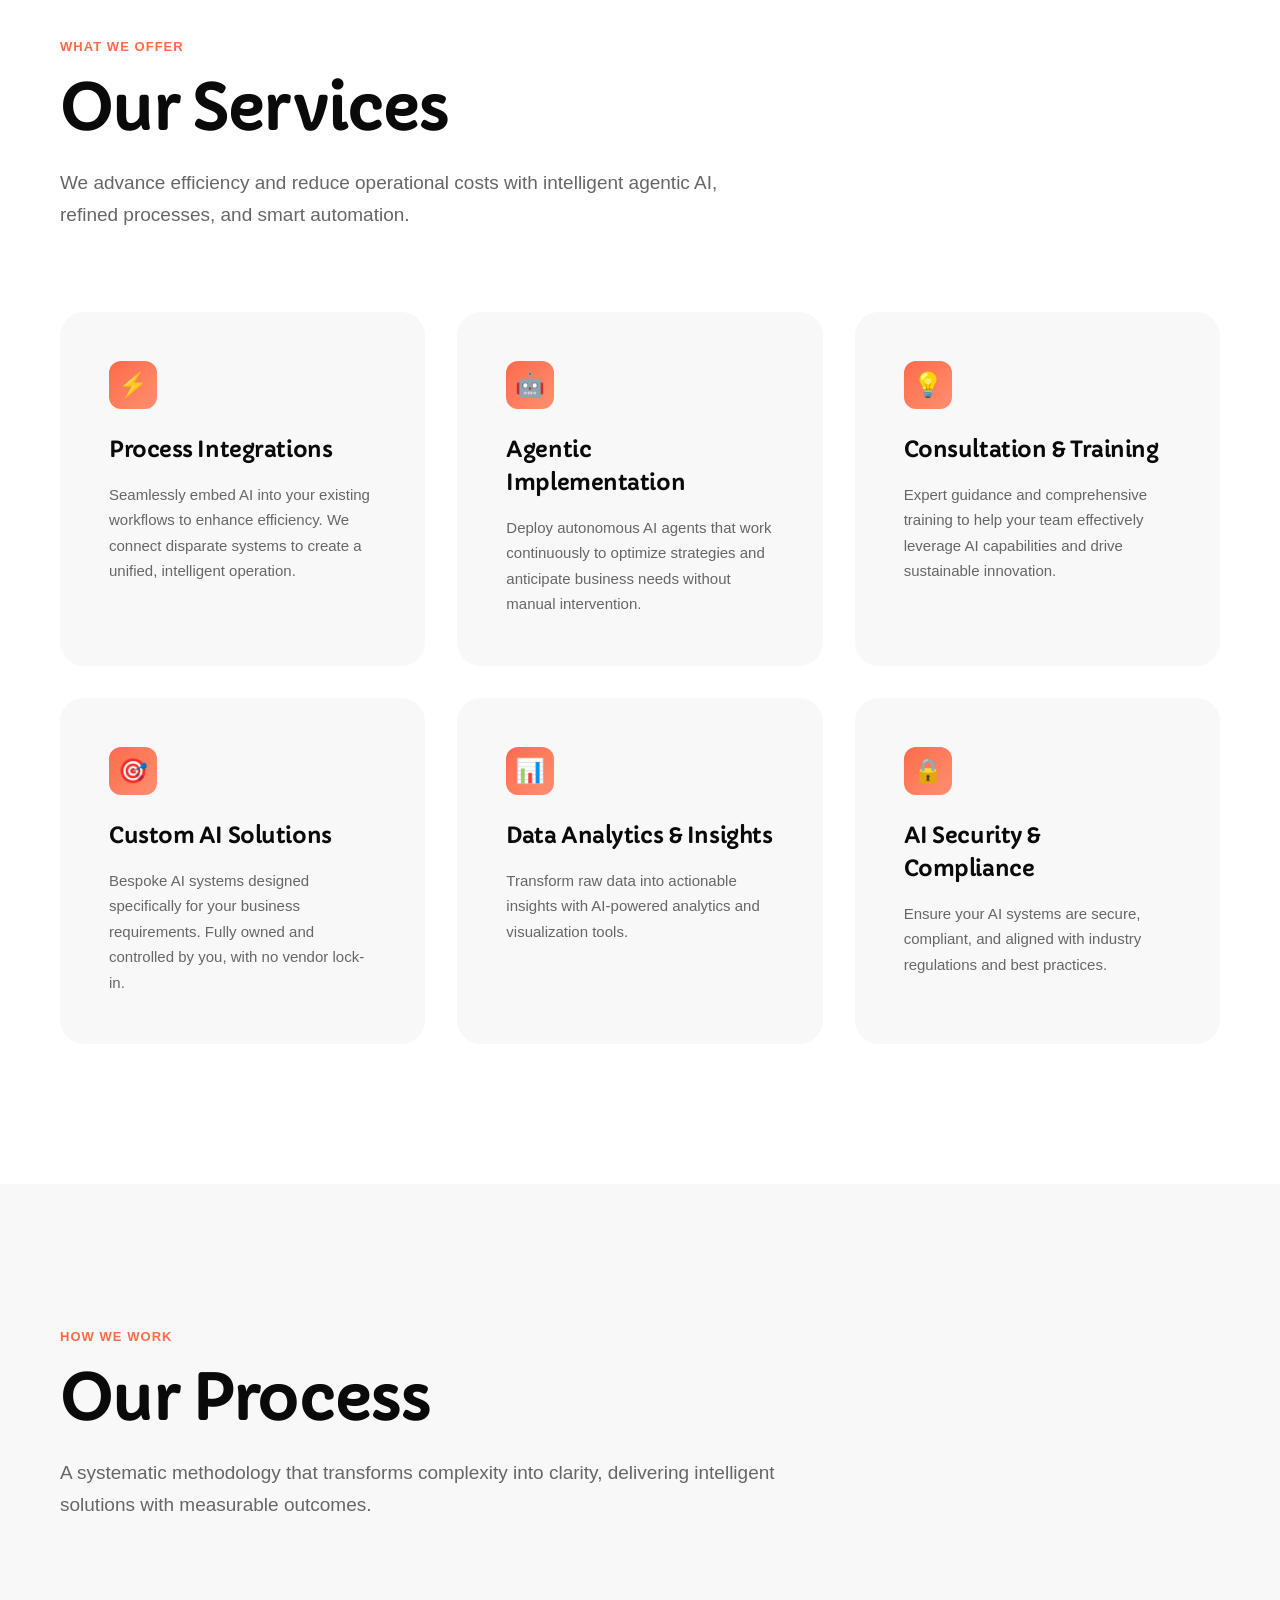
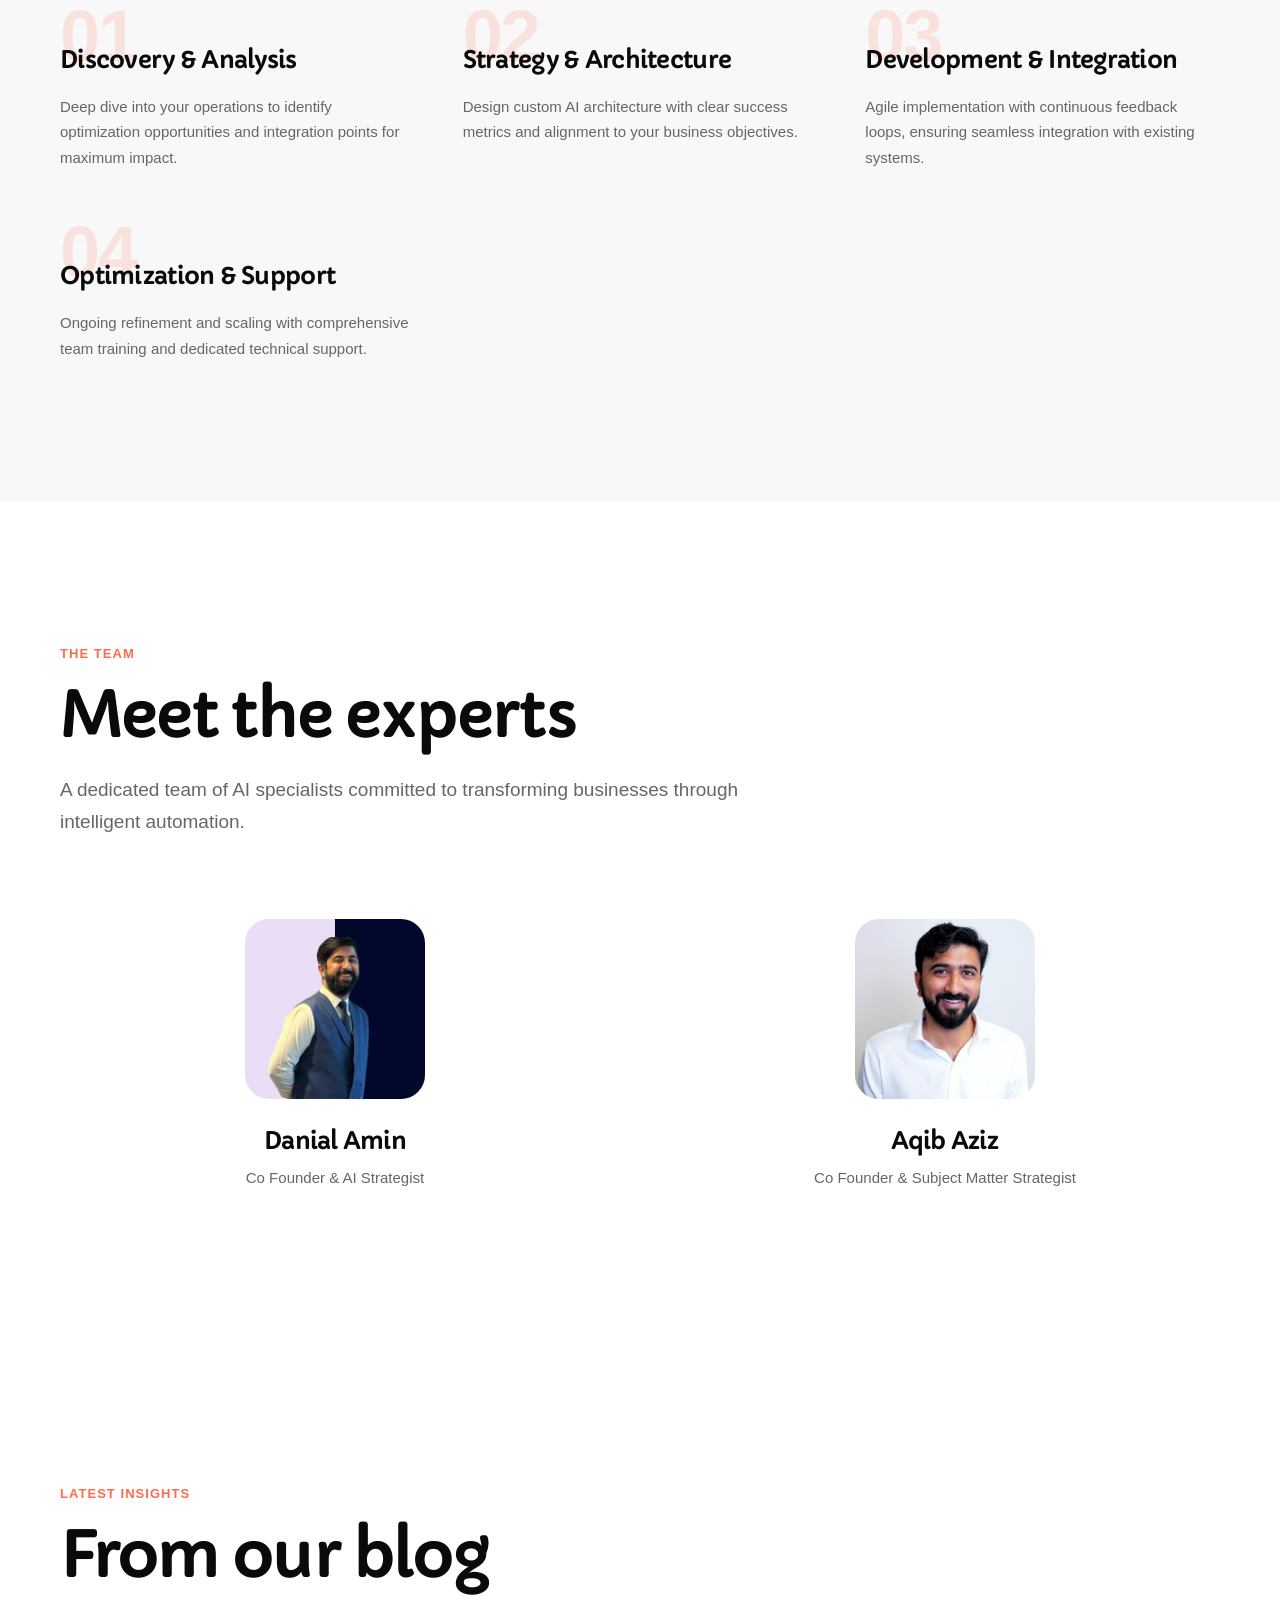
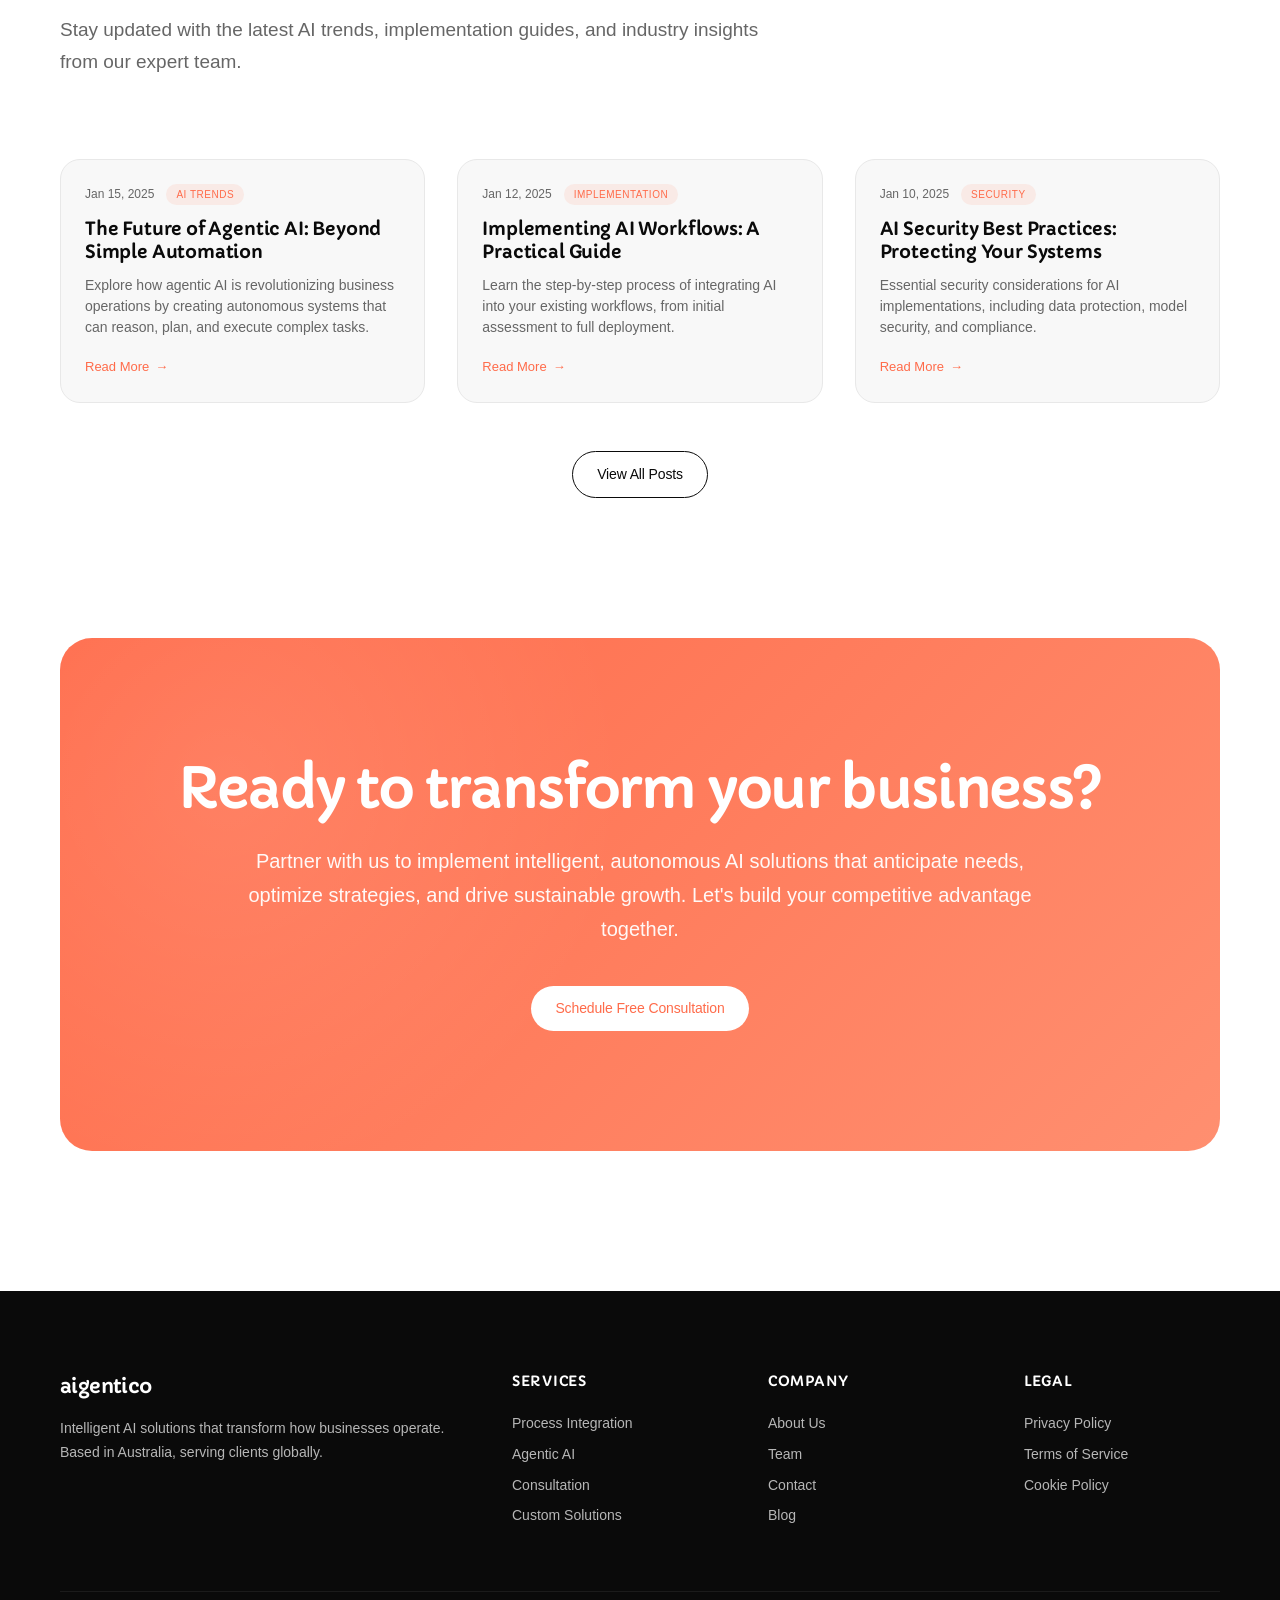
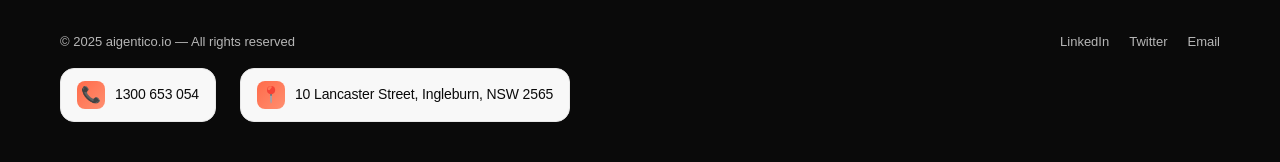
==== commit 97735cdb: "Add blog section with posts, styles, and scripts Introduces a new blog feature including dedicated C" ====
--- a/index.html
+++ b/index.html
@@ -10,13 +10,17 @@
     <link href="https://fonts.googleapis.com/css2?family=Capriola&family=Inter:wght@300;400;500;600;700&display=swap" rel="stylesheet">
     <link rel="preload" as="video" href="assets/images/about-office.mp4" type="video/mp4">
     <link rel="preload" as="image" href="assets/images/about-office.jpg" type="image/jpeg">
+    <link rel="preload" as="image" href="assets/images/team/aqibaziz.jpeg" type="image/jpeg">
+    <link rel="preload" as="image" href="assets/images/team/danialamin.jpeg" type="image/jpeg">
+
+
     <link rel="stylesheet" href="assets/css/style.css">
 </head>
 <body>
     <!-- Navigation -->
     <nav>
         <div class="container">
-            <a href="#" class="logo">
+            <a href="#hero" class="logo">
                 <img src="assets/images/logo/logo-light.png" alt="aigentico" class="logo-icon logo-light">
                 <img src="assets/images/logo/logo-dark.png" alt="aigentico" class="logo-icon logo-dark">
                 <span class="logo-text">aigentico</span>
@@ -33,6 +37,7 @@
                     <li><a href="#services">Services</a></li>
                     <li><a href="#process">Process</a></li>
                     <li><a href="#team">Team</a></li>
+                    <li><a href="#blog">Blog</a></li>
                     <li><a href="#contact">Contact</a></li>
                     <li><a href="#contact" class="btn-primary">Book Now</a></li>
                 </ul>
@@ -42,7 +47,7 @@
     </nav>
 
     <!-- Hero Section -->
-    <section class="hero">
+    <section class="hero", id="hero">
         <div class="blob-container">
             <div class="blob blob1"></div>
             <div class="blob blob2"></div>
@@ -272,7 +277,6 @@
               <div class="team-photo">
                 <img
                   src="assets/images/team/danialamin.jpeg"
-                  srcset="assets/images/team/danialamin.jpeg 1x, assets/images/team/danialamin@2x.jpeg 2x"
                   alt="Danial Amin — Co-Founder & AI Strategist"
                   loading="lazy" width="360" height="360">
               </div>
@@ -284,7 +288,6 @@
               <div class="team-photo">
                 <img
                   src="assets/images/team/aqibaziz.jpeg"
-                  srcset="assets/images/team/aqibaziz.jpeg 1x, assets/images/team/aqibaziz@2x.jpeg 2x"
                   alt="Aqib Aziz — Co-Founder & Subject Matter Strategist"
                   loading="lazy" width="360" height="360">
               </div>
@@ -293,6 +296,21 @@
             </div>
           </div>
           
+    </section>
+
+    <!-- Blog Section -->
+    <section id="blog" class="blog-preview">
+        <span class="section-label">Latest Insights</span>
+        <h2>From our blog</h2>
+        <p class="section-intro">Stay updated with the latest AI trends, implementation guides, and industry insights from our expert team.</p>
+        
+        <div class="blog-preview-grid" id="blogPreviewGrid">
+            <!-- Blog cards will be dynamically loaded here -->
+        </div>
+        
+        <div class="blog-preview-cta">
+            <a href="blog/index.html" class="btn-secondary">View All Posts</a>
+        </div>
     </section>
 
     <!-- CTA Section -->
@@ -323,10 +341,10 @@
             <div class="footer-links">
                 <h4>Company</h4>
                 <ul>
-                    <li><a href="#team">About Us</a></li>
+                    <li><a href="#about">About Us</a></li>
                     <li><a href="#team">Team</a></li>
                     <li><a href="#contact">Contact</a></li>
-                    <li><a href="#">Careers</a></li>
+                    <li><a href="blog/index.html">Blog</a></li>
                 </ul>
             </div>
             <div class="footer-links">
--- a/assets/css/style.css
+++ b/assets/css/style.css
@@ -1048,6 +1048,133 @@
       max-height: min(48vh, 560px);
     }
   }
+  /* ==========================================================================
+     Blog Preview Section
+     ========================================================================== */
+
+  .blog-preview {
+    background: var(--light);
+  }
+
+  .blog-preview-grid {
+    display: grid;
+    grid-template-columns: repeat(auto-fit, minmax(350px, 1fr));
+    gap: 32px;
+    margin: 80px 0 48px;
+  }
+
+  .blog-preview-card {
+    background: var(--gray-100);
+    border-radius: 20px;
+    overflow: hidden;
+    transition: all 0.4s cubic-bezier(0.4, 0, 0.2, 1);
+    border: 1px solid var(--gray-200);
+    position: relative;
+  }
+
+  .blog-preview-card:hover {
+    transform: translateY(-6px);
+    box-shadow: 0 16px 40px rgba(0,0,0,0.08);
+    border-color: var(--primary);
+  }
+
+  [data-theme="dark"] .blog-preview-card:hover {
+    box-shadow: 0 16px 40px rgba(255,255,255,0.08);
+  }
+
+  .blog-preview-image {
+    width: 100%;
+    height: 200px;
+    object-fit: cover;
+    background: linear-gradient(135deg, var(--primary) 0%, #FF8F70 100%);
+  }
+
+  .blog-preview-content {
+    padding: 24px;
+  }
+
+  .blog-preview-meta {
+    display: flex;
+    align-items: center;
+    gap: 12px;
+    margin-bottom: 12px;
+    font-size: 12px;
+    color: var(--gray-600);
+  }
+
+  .blog-preview-category {
+    background: rgba(255, 107, 74, 0.1);
+    color: var(--primary);
+    padding: 3px 10px;
+    border-radius: 100px;
+    font-weight: 500;
+    text-transform: uppercase;
+    letter-spacing: 0.05em;
+    font-size: 10px;
+  }
+
+  .blog-preview-card h3 {
+    font-size: 18px;
+    font-weight: 600;
+    color: var(--dark);
+    margin-bottom: 12px;
+    line-height: 1.3;
+    letter-spacing: -0.01em;
+  }
+
+  .blog-preview-excerpt {
+    color: var(--gray-600);
+    line-height: 1.5;
+    margin-bottom: 16px;
+    font-size: 14px;
+  }
+
+  .blog-preview-link {
+    display: inline-flex;
+    align-items: center;
+    gap: 6px;
+    color: var(--primary);
+    text-decoration: none;
+    font-weight: 500;
+    font-size: 13px;
+    transition: all 0.2s ease;
+  }
+
+  .blog-preview-link:hover {
+    gap: 8px;
+    color: var(--primary-dark);
+  }
+
+  .blog-preview-link::after {
+    content: '→';
+    transition: transform 0.2s ease;
+  }
+
+  .blog-preview-link:hover::after {
+    transform: translateX(3px);
+  }
+
+  .blog-preview-cta {
+    text-align: center;
+    margin-top: 40px;
+  }
+
+  @media (max-width: 768px) {
+    .blog-preview-grid {
+      grid-template-columns: 1fr;
+      gap: 24px;
+      margin: 60px 0 32px;
+    }
+    
+    .blog-preview-content {
+      padding: 20px;
+    }
+    
+    .blog-preview-card h3 {
+      font-size: 16px;
+    }
+  }
+
   /* ==========================================================================
      Responsive Design
      ========================================================================== */
